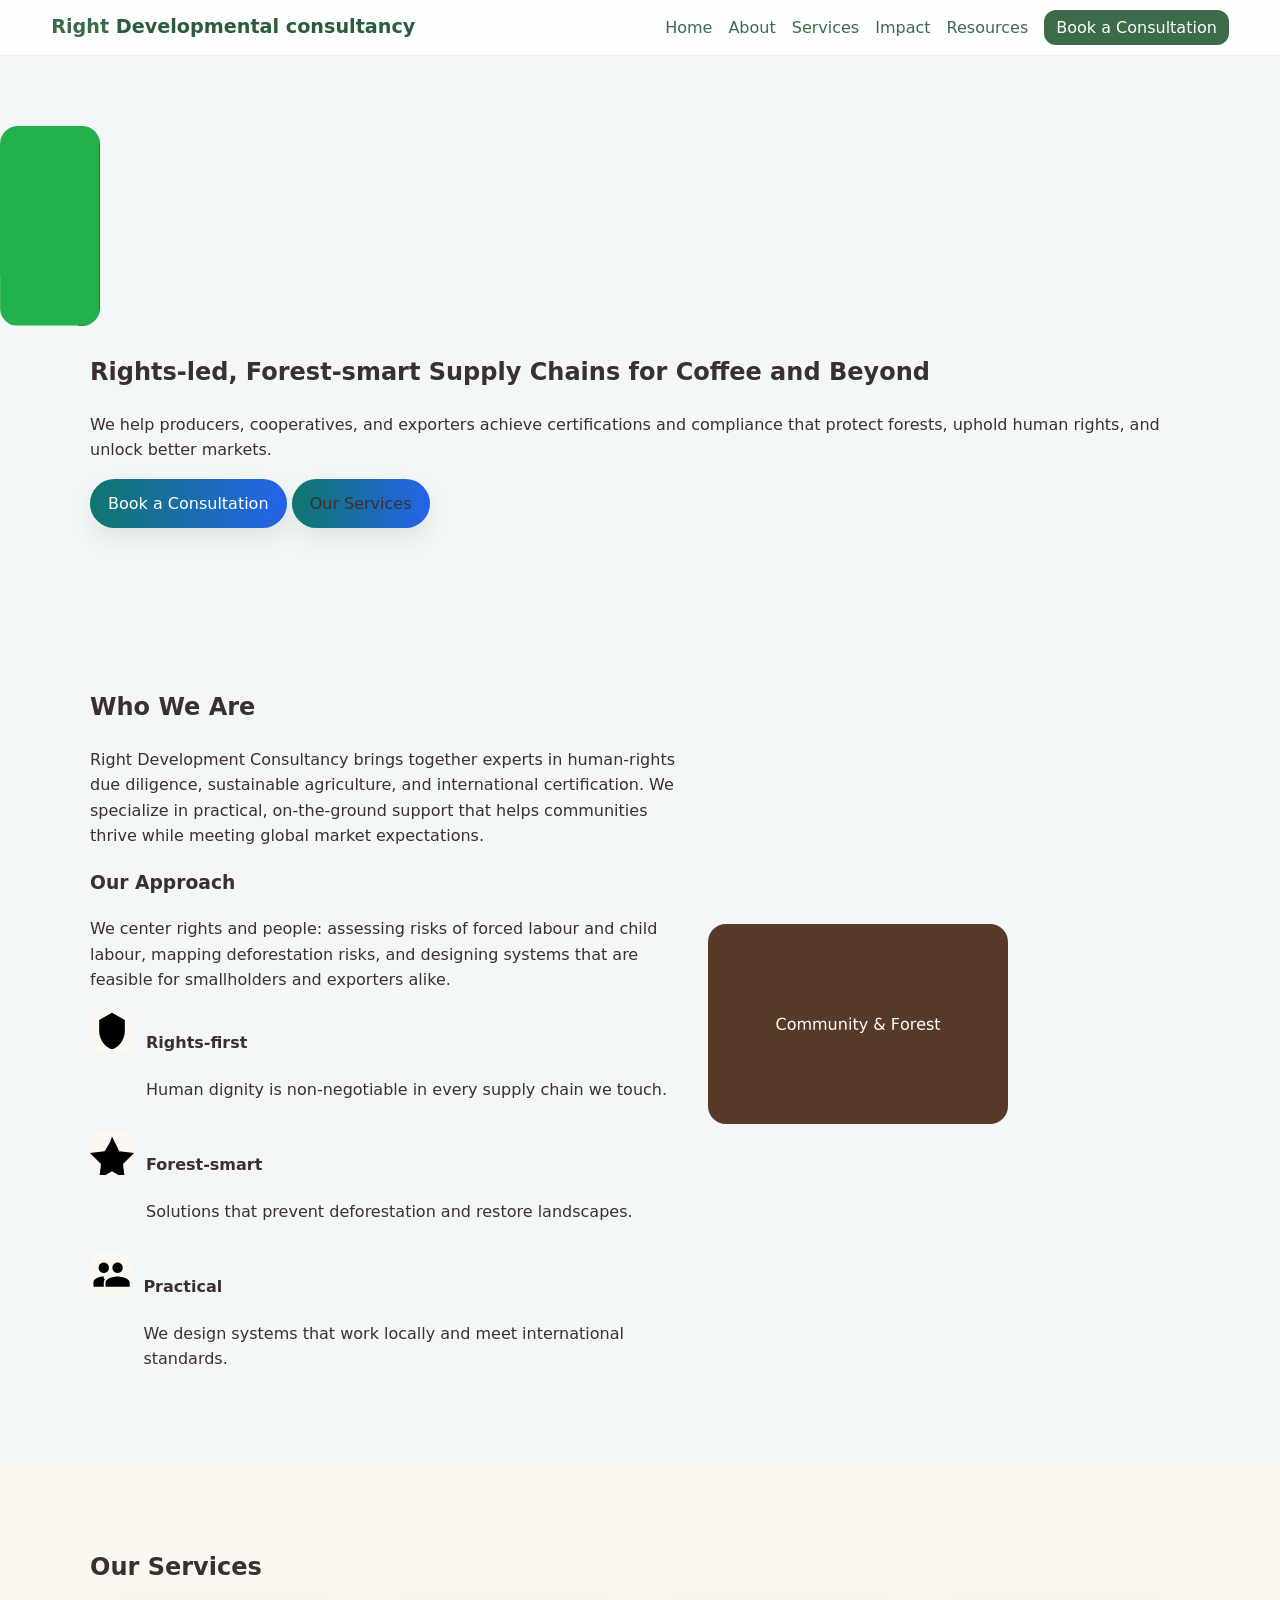
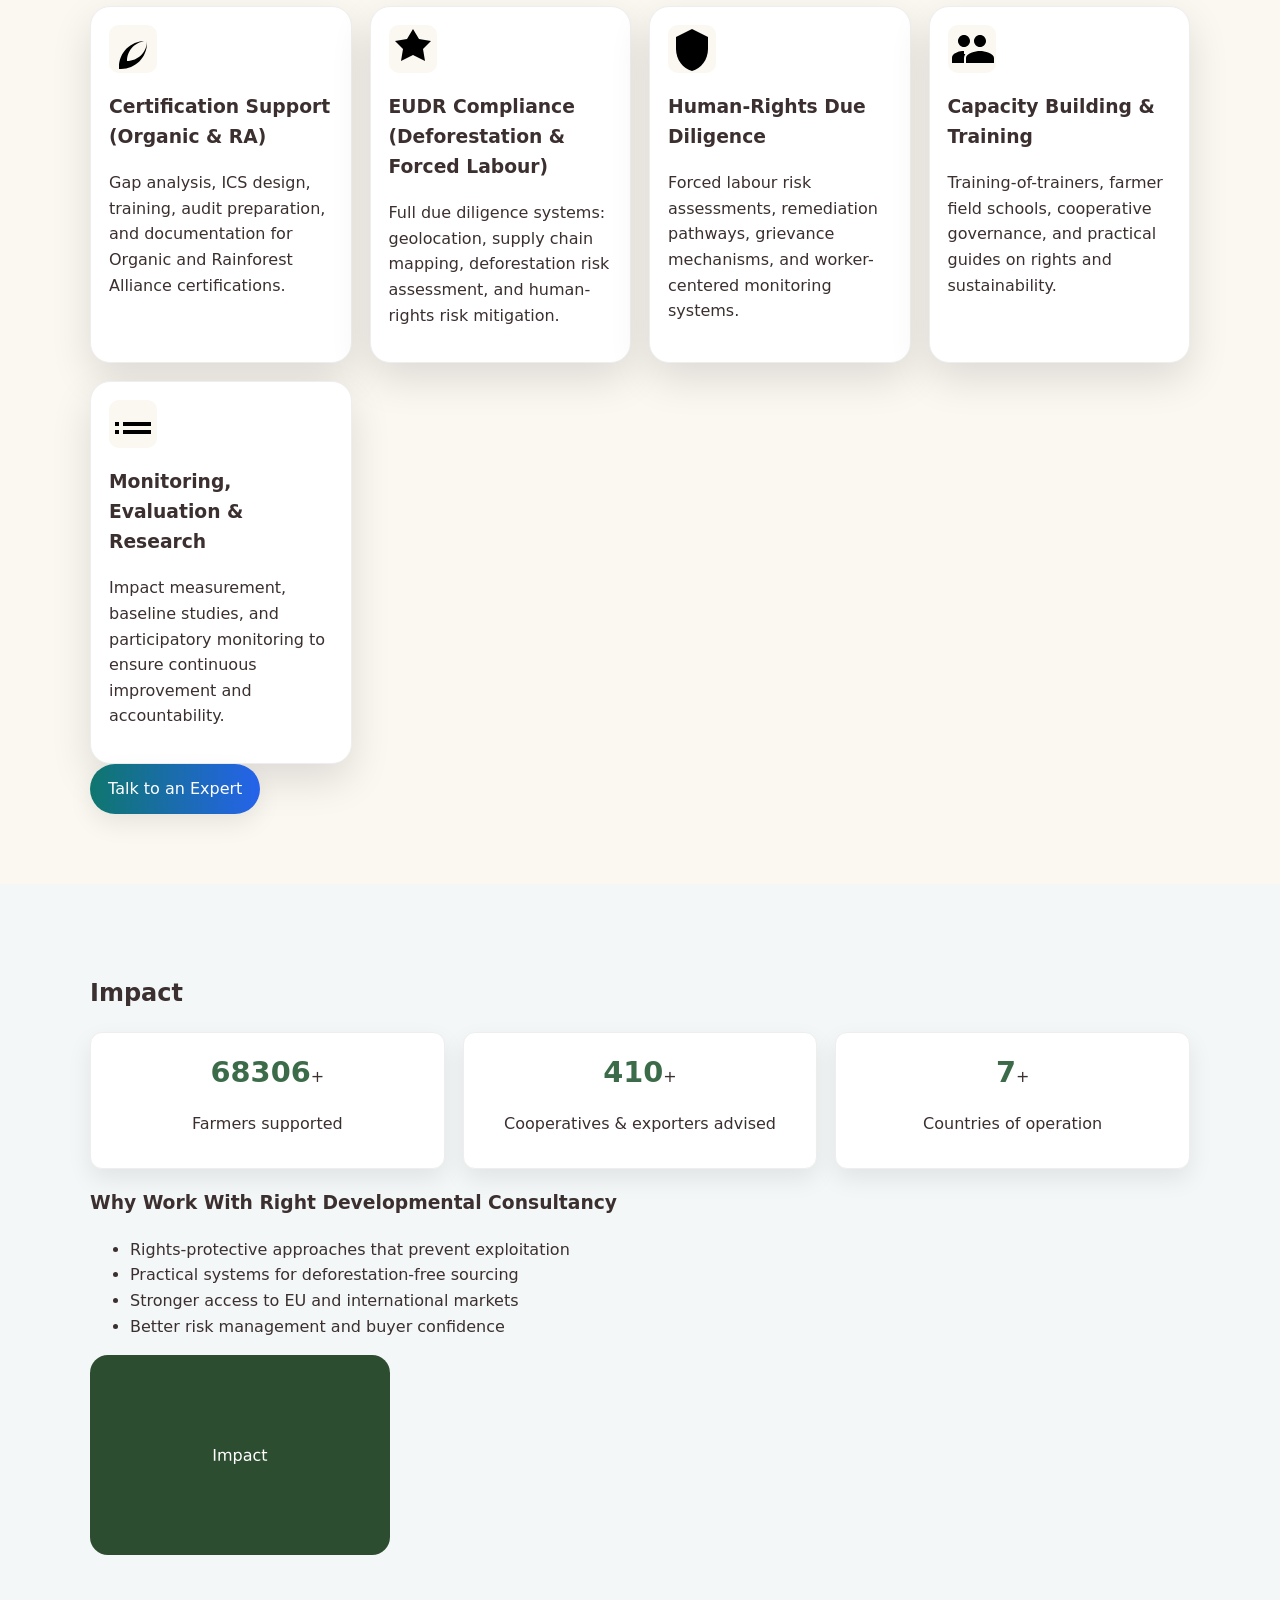
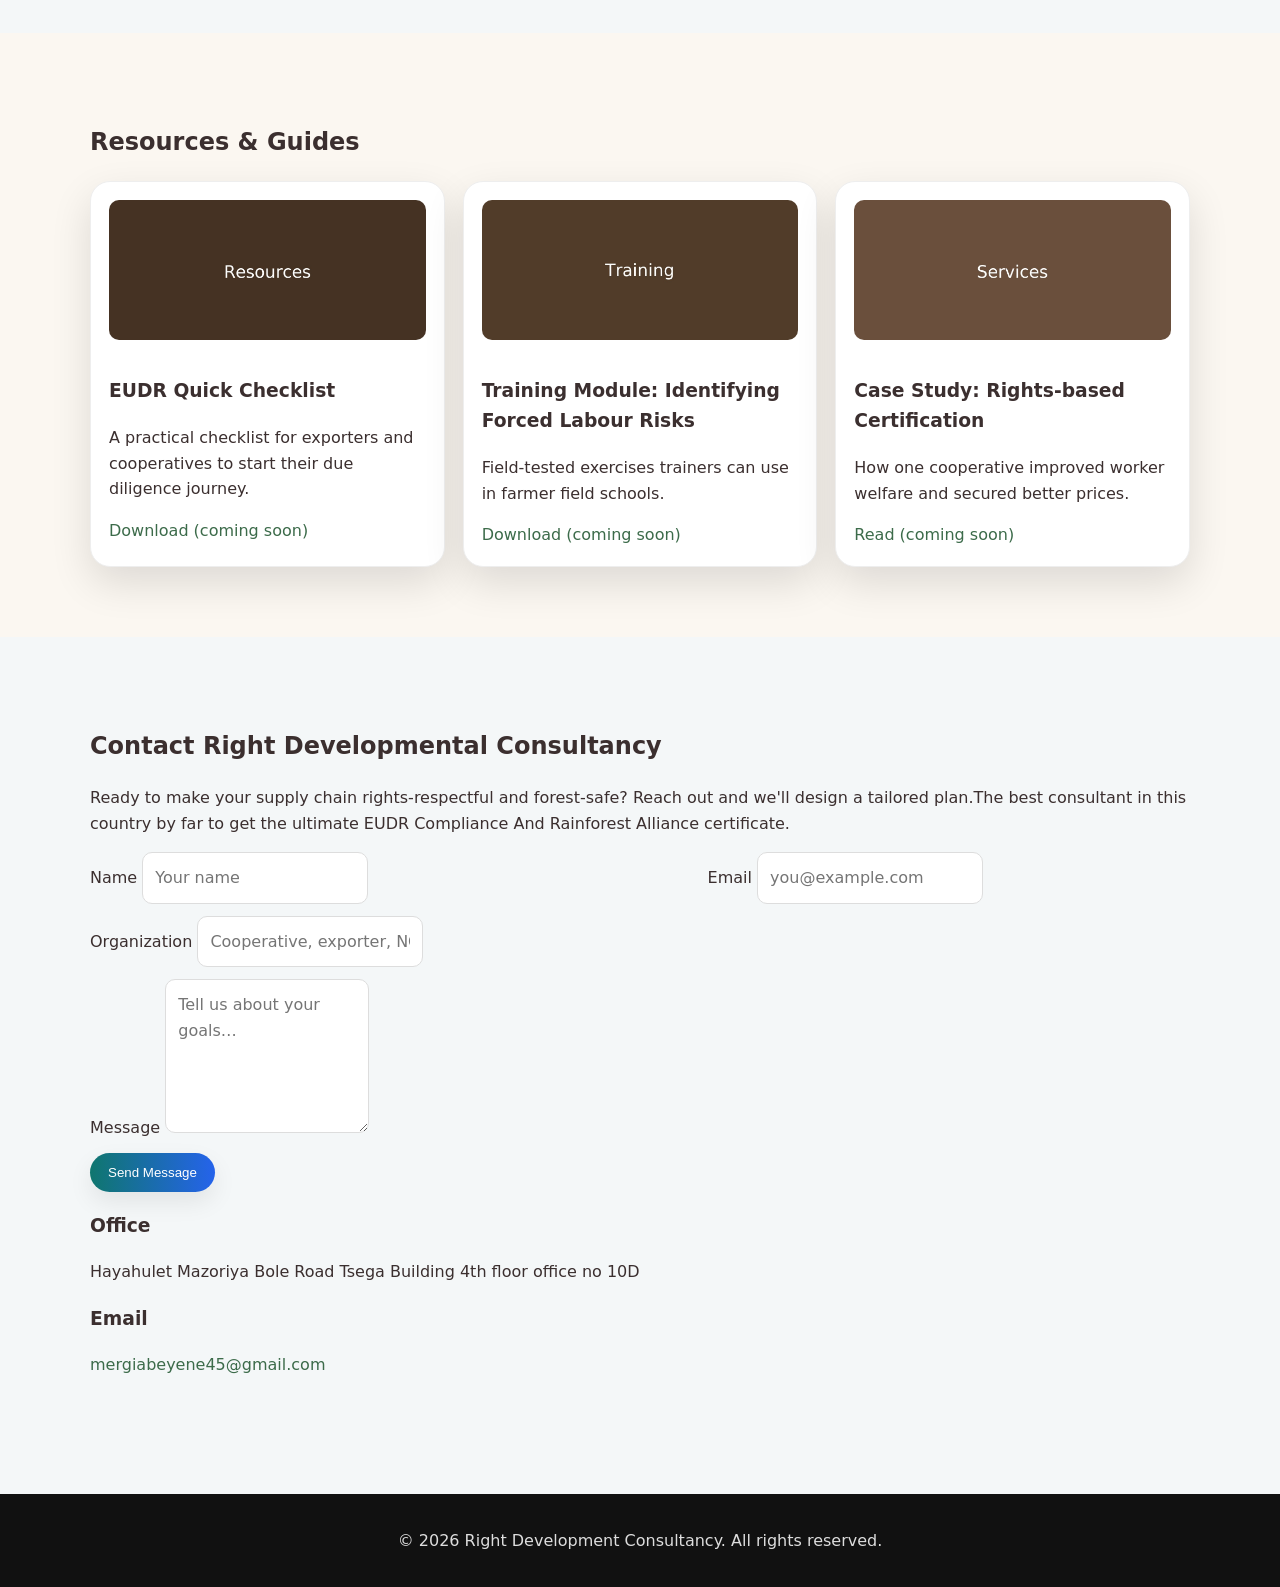
==== index.html @ de865a52 "Update index.html" ====
<!DOCTYPE html>
<html lang="en">
<head>
  <meta charset="utf-8" />
  <meta name="viewport" content="width=device-width, initial-scale=1" />
  <title>Right Development Consultancy — Rights-led, Forest-smart Supply Chainsand Traceability</title>
  <meta name="description" content="RightPath supports producers, cooperatives, and exporters with human-rights due diligence, EUDR compliance (deforestation & forced labour), and certification services." />
<link rel="icon" type="image/png" href="favicon.png">
  <link rel="stylesheet" href="styles.css" />
</head>
<body>
  <header class="site-header">
    <a class="logo" href="#home">Right <span> Developmental consultancy</span></a>
    <nav id="nav">
      <button id="navToggle" aria-label="Toggle navigation">☰</button>
      <ul id="navMenu">
        <li><a href="#home">Home</a></li>
        <li><a href="#about">About</a></li>
        <li><a href="#services">Services</a></li>
        <li><a href="#impact">Impact</a></li>
        <li><a href="#resources">Resources</a></li>
        <li><a href="#contact" class="cta">Book a Consultation</a></li>
      </ul>
    </nav>
  </header>

  <main id="home">
    <section class="kane">
      <img src="kane.jpg" alt="Community and coffee farm" width="100" height="200" class="kane-img" />
      <div class="kane-content container">
        <h1>Rights-led, Forest-smart Supply Chains for Coffee and Beyond</h1>
        <p>We help producers, cooperatives, and exporters achieve certifications and compliance that protect forests, uphold human rights, and unlock better markets.</p>
        <div class="kane-actions">
          <a href="#contact" class="btn primary">Book a Consultation</a>
          <a href="#services" class="btn ghost">Our Services</a>
        </div>
      </div>
    </section>

    <section id="about" class="container section">
      <div class="grid two">
        <div class="text">
          <h2>Who We Are</h2>
          <p>Right Development Consultancy brings together experts in human-rights due diligence, sustainable agriculture, and international certification. We specialize in practical, on-the-ground support that helps communities thrive while meeting global market expectations.</p>
          <h3>Our Approach</h3>
          <p>We center rights and people: assessing risks of forced labour and child labour, mapping deforestation risks, and designing systems that are feasible for smallholders and exporters alike.</p>
          <div class="values">
            <div class="value">
              <div class="icon" aria-hidden="true"><svg viewBox="0 0 24 24"><path d="M12 2l7 4v6c0 5-3.5 9-7 10-3.5-1-7-5-7-10V6l7-4z"/></svg></div>
              <div><h4>Rights-first</h4><p>Human dignity is non-negotiable in every supply chain we touch.</p></div>
            </div>
            <div class="value">
              <div class="icon" aria-hidden="true"><svg viewBox="0 0 24 24"><path d="M12 3l4 8 8 1-6 6 1 8-7-4-7 4 1-8-6-6 8-1 3-5z"/></svg></div>
              <div><h4>Forest-smart</h4><p>Solutions that prevent deforestation and restore landscapes.</p></div>
            </div>
            <div class="value">
              <div class="icon" aria-hidden="true"><svg viewBox="0 0 24 24"><path d="M16 11c1.66 0 3-1.34 3-3s-1.34-3-3-3-3 1.34-3 3 1.34 3 3 3zM8 11c1.66 0 3-1.34 3-3S9.66 5 8 5 5 6.34 5 8s1.34 3 3 3zm8 2c-2.33 0-7 1.17-7 3.5V19h14v-2.5C23 14.17 18.33 13 16 13zM8 13c-.29 0-.62.02-.97.05C5.22 13.25 2 14.23 2 16.5V19h6v-2.5c0-.7.24-1.33.67-1.88-.2-.04-.43-.12-.67-.12z"/></svg></div>
              <div><h4>Practical</h4><p>We design systems that work locally and meet international standards.</p></div>
            </div>
          </div>
        </div>
        <div class="media">
          <img src="about.jpg" alt="Community engagement" width="300" height="200">
        </div>
      </div>
    </section>

    <section id="services" class="section alt">
      <div class="container">
        <h2>Our Services</h2>
        <div class="cards">
          <article class="card">
            <div class="card-icon"><svg viewBox="0 0 24 24"><path d="M5 21c0-7.18 5.82-13 13-13h1v1C19 16.18 13.18 22 6 22H5v-1zM19 8c-5.52 0-10 4.48-10 10 5.52 0 10-4.48 10-10z"/></svg></div>
            <h3>Certification Support (Organic & RA)</h3>
            <p>Gap analysis, ICS design, training, audit preparation, and documentation for Organic and Rainforest Alliance certifications.</p>
          </article>
          <article class="card">
            <div class="card-icon"><svg viewBox="0 0 24 24"><path d="M12 2l3 5 6 1-4 4 1 6-6-3-6 3 1-6-4-4 6-1 3-5z"/></svg></div>
            <h3>EUDR Compliance (Deforestation & Forced Labour)</h3>
            <p>Full due diligence systems: geolocation, supply chain mapping, deforestation risk assessment, and human-rights risk mitigation.</p>
          </article>
          <article class="card">
            <div class="card-icon"><svg viewBox="0 0 24 24"><path d="M12 2l8 4v6c0 5.25-3.4 9.85-8 11-4.6-1.15-8-5.75-8-11V6l8-4z"/></svg></div>
            <h3>Human-Rights Due Diligence</h3>
            <p>Forced labour risk assessments, remediation pathways, grievance mechanisms, and worker-centered monitoring systems.</p>
          </article>
          <article class="card">
            <div class="card-icon"><svg viewBox="0 0 24 24"><path d="M16 11c1.66 0 3-1.34 3-3s-1.34-3-3-3-3 1.34-3 3 1.34 3 3 3zM8 11c1.66 0 3-1.34 3-3S9.66 5 8 5 5 6.34 5 8s1.34 3 3 3zm8 2c-2.33 0-7 1.17-7 3.5V19h14v-2.5C23 14.17 18.33 13 16 13zM8 13c-.29 0-.62.02-.97.05C5.22 13.25 2 14.23 2 16.5V19h6v-2.5c0-.7.24-1.33.67-1.88-.2-.04-.43-.12-.67-.12z"/></svg></div>
            <h3>Capacity Building & Training</h3>
            <p>Training-of-trainers, farmer field schools, cooperative governance, and practical guides on rights and sustainability.</p>
          </article>
          <article class="card">
            <div class="card-icon"><svg viewBox="0 0 24 24"><path d="M3 13h2v-2H3v2zm0 4h2v-2H3v2zm4-4h14v-2H7v2zm0 4h14v-2H7v2z"/></svg></div>
            <h3>Monitoring, Evaluation & Research</h3>
            <p>Impact measurement, baseline studies, and participatory monitoring to ensure continuous improvement and accountability.</p>
          </article>
        </div>
        <div class="services-cta"><a href="#contact" class="btn primary">Talk to an Expert</a></div>
      </div>
    </section>

    <section id="impact" class="section">
      <div class="container">
        <h2>Impact</h2>
        <div class="grid three stats">
          <div class="stat"><span class="count" data-target="100000">0</span><span class="unit">+</span><p>Farmers supported</p></div>
          <div class="stat"><span class="count" data-target="600">0</span><span class="unit">+</span><p>Cooperatives & exporters advised</p></div>
          <div class="stat"><span class="count" data-target="7">0</span><span class="unit">+</span><p>Countries of operation</p></div>
        </div>
        <div class="benefits">
          <h3>Why Work With Right Developmental Consultancy</h3>
          <ul>
            <li>Rights-protective approaches that prevent exploitation</li>
            <li>Practical systems for deforestation-free sourcing</li>
            <li>Stronger access to EU and international markets</li>
            <li>Better risk management and buyer confidence</li>
          </ul>
        </div>
        <img class="wide" src="impact.jpg" alt="Community and forest image"width="300" height="200">
      </div>
    </section>

    <section id="resources" class="section alt">
      <div class="container">
        <h2>Resources & Guides</h2>
        <div class="cards">
          <article class="card post"><img src="resources.jpg" alt="Checklist"><div class="post-body"><h3>EUDR Quick Checklist</h3><p>A practical checklist for exporters and cooperatives to start their due diligence journey.</p><a class="post-link" href="#" aria-disabled="true">Download (coming soon)</a></div></article>
          <article class="card post"><img src="training.jpg" alt="Training"><div class="post-body"><h3>Training Module: Identifying Forced Labour Risks</h3><p>Field-tested exercises trainers can use in farmer field schools.</p><a class="post-link" href="#" aria-disabled="true">Download (coming soon)</a></div></article>
          <article class="card post"><img src="services.jpg" alt="Research"><div class="post-body"><h3>Case Study: Rights-based Certification</h3><p>How one cooperative improved worker welfare and secured better prices.</p><a class="post-link" href="#" aria-disabled="true">Read (coming soon)</a></div></article>
        </div>
      </div>
    </section>

    <section id="contact" class="section">
      <div class="container">
        <h2>Contact Right Developmental Consultancy</h2>
        <p>Ready to make your supply chain rights-respectful and forest-safe? Reach out and we'll design a tailored plan.The best consultant in this country by far to get the ultimate EUDR Compliance And Rainforest Alliance certificate.</p>
        <form id="contactForm" novalidate>
          <div class="grid two">
            <label> Name <input type="text" name="name" required placeholder="Your name" /></label>
            <label> Email <input type="email" name="email" required placeholder="you@example.com" /></label>
          </div>
          <label> Organization <input type="text" name="org" placeholder="Cooperative, exporter, NGO..." /></label>
          <label> Message <textarea name="message" rows="5" required placeholder="Tell us about your goals…"></textarea></label>
          <div class="actions"><button type="submit" class="btn primary">Send Message</button><span id="formStatus" role="status" aria-live="polite"></span></div>
        </form>
        <div class="contact-details">
          <div><h3>Office</h3><p>Hayahulet Mazoriya Bole Road Tsega Building 4th floor office no 10D</p></div>
          <div><h3>Email</h3><p><a href="mailto:Mergiabeyene45@gmail.com">mergiabeyene45@gmail.com</a></p></div>
        </div>
      </div>
    </section>
  </main>

  <footer class="site-footer"><div class="container"><p>© <span id="year"></span> Right Development Consultancy. All rights reserved.</p></div></footer>
  <script src="script.js"></script>
</body>
</html>
---- styles.css ----
:root{
  --accent:#3c6b4a;
  --deep:#3b2f2f;
  --cream:#fbf7f1;
  --muted:#7a6b60;
  --radius:14px;
  --shadow: 0 10px 25px rgba(0,0,0,.08);
}
*{box-sizing:border-box}html,body{margin:0;padding:0}
body{
  font-family: Inter, ui-sans-serif, system-ui, -apple-system, "Segoe UI", Roboto, "Noto Sans";
  color:var(--deep);background:#fff;line-height:1.6;
}
.container{width:min(1100px,92%);margin:0 auto}
a{color:var(--accent);text-decoration:none}
.logo{font-weight:800;font-size:1.2rem;color:var(--accent)}
.logo span{color:#2b5b3a}

/* Header */
.site-header{position:sticky;top:0;z-index:60;background:#ffffffcc;backdrop-filter:blur(6px);display:flex;align-items:center;justify-content:space-between;padding:12px 4%;border-bottom:1px solid #eee}
#navMenu{display:flex;gap:16px;list-style:none;margin:0;padding:0;align-items:center}
#navToggle{display:none;font-size:1.6rem;background:none;border:none;cursor:pointer}
#navMenu a.cta{background:var(--accent);color:#fff;padding:8px 12px;border-radius:12px}

/* Hero */
/* ===== HERO CLEANUP ===== */

.hero {
    min-height: 520px;
    padding: 90px 24px;
    display: flex;
    align-items: center;
    justify-content: center;
    text-align: center;
    overflow: hidden;
    position: relative;
}

.hero-content {
    width: 100%;
    max-width: 1000px;
    margin: 0 auto;
    position: relative;
    z-index: 2;
}

.hero h1 {
    font-size: clamp(2rem, 4vw, 3.4rem);
    line-height: 1.15;
    max-width: 950px;
    margin: 0 auto 20px;
    text-align: center;
}

.hero p {
    max-width: 780px;
    margin: 0 auto 30px;
    line-height: 1.6;
    text-align: center;
}

.hero .buttons,
.hero .hero-buttons {
    display: flex;
    justify-content: center;
    align-items: center;
    gap: 14px;
    flex-wrap: wrap;
}

/* Remove the oversized decorative background text */
.hero-bg-text,
.hero-background-text,
.hero::before {
    display: none !important;
}

/* Keep buttons neat */
.hero a,
.hero button {
    white-space: nowrap;
}

/* Mobile */
@media (max-width: 700px) {
    .hero {
        min-height: 480px;
        padding: 70px 18px;
    }

    .hero h1 {
        font-size: 2rem;
    }

    .hero p {
        font-size: 0.95rem;
    }
}
.hero{position:relative;min-height:68vh;display:grid;place-items:center}
.hero-img{position:absolute;inset:0;width:100%;height:100%;object-fit:cover;filter:brightness(.55);border-bottom-left-radius:18px;border-bottom-right-radius:18px}
.hero-content{position:relative;color:#fff;text-align:center;padding:24px}
.hero-content h1{font-size:clamp(1.6rem,3vw+1rem,2.8rem);margin-bottom:8px}
.hero-actions{display:flex;gap:12px;justify-content:center;flex-wrap:wrap}

/* Buttons */
.btn{display:inline-block;padding:12px 18px;border-radius:12px;box-shadow:var(--shadow);border:0;cursor:pointer}
.btn.primary{background:var(--accent);color:#fff}
.btn.ghost{background:rgba(255,255,255,0.85);color:var(--deep)}

/* Layouts */
.section{padding:64px 0}
.section.alt{background:var(--cream)}
.grid.two{display:grid;grid-template-columns:1.1fr .9fr;gap:28px;align-items:center}
.grid.three{display:grid;grid-template-columns:repeat(3,1fr);gap:18px}

/* Cards */
.cards{display:grid;grid-template-columns:repeat(auto-fit,minmax(240px,1fr));gap:18px}
.card{background:#fff;border-radius:14px;padding:18px;border:1px solid #eee;box-shadow:var(--shadow)}
.card-icon{width:48px;height:48px;border-radius:10px;background:var(--cream);display:grid;place-items:center;margin-bottom:12px}

/* Values */
.values{display:grid;gap:12px;margin-top:12px}
.value{display:flex;gap:12px;align-items:flex-start}
.value .icon{width:44px;height:44px;border-radius:10px;background:var(--cream);display:grid;place-items:center}

/* Stats */
.stats .stat{background:#fff;border:1px solid #eee;border-radius:12px;padding:16px;text-align:center;box-shadow:var(--shadow)}
.stat .count{font-size:1.8rem;font-weight:800;color:var(--accent)}

/* Posts */
.post img{width:100%;height:140px;object-fit:cover;border-radius:10px}
.post-body{padding-top:10px}

/* Contact */
#contactForm{display:grid;gap:12px}
input,textarea{font:inherit;padding:12px;border:1px solid #ddd;border-radius:10px}
input:focus,textarea:focus{outline:2px solid var(--accent)}

/* Footer */
.site-footer{background:#111;color:#ddd;padding:18px 0;margin-top:30px;text-align:center}

/* Responsive */
@media (max-width:900px){
  .grid.two{grid-template-columns:1fr}
  #navToggle{display:inline-block}
  #navMenu{position:absolute;top:64px;right:16px;flex-direction:column;background:#fff;border:1px solid #eee;border-radius:12px;padding:8px;display:none}
  #navMenu.show{display:flex}
}

body{background:#f4f7f8}
header{position:sticky;top:0;backdrop-filter:blur(12px);background:rgba(255,255,255,.8)!important;border-bottom:1px solid #e5e7eb}
.hero{background:linear-gradient(135deg,#0f766e,#2563eb)!important;color:white;border-radius:0 0 32px 32px}
.card,.service-card,.feature,.box{border-radius:20px!important;box-shadow:0 16px 40px rgba(0,0,0,.12)!important;transition:.3s}
.card:hover,.service-card:hover,.feature:hover,.box:hover{transform:translateY(-8px)}
button,.btn{border-radius:999px!important;background:linear-gradient(90deg,#0f766e,#2563eb)!important}
section{padding-top:70px!important;padding-bottom:70px!important}
img{border-radius:18px}
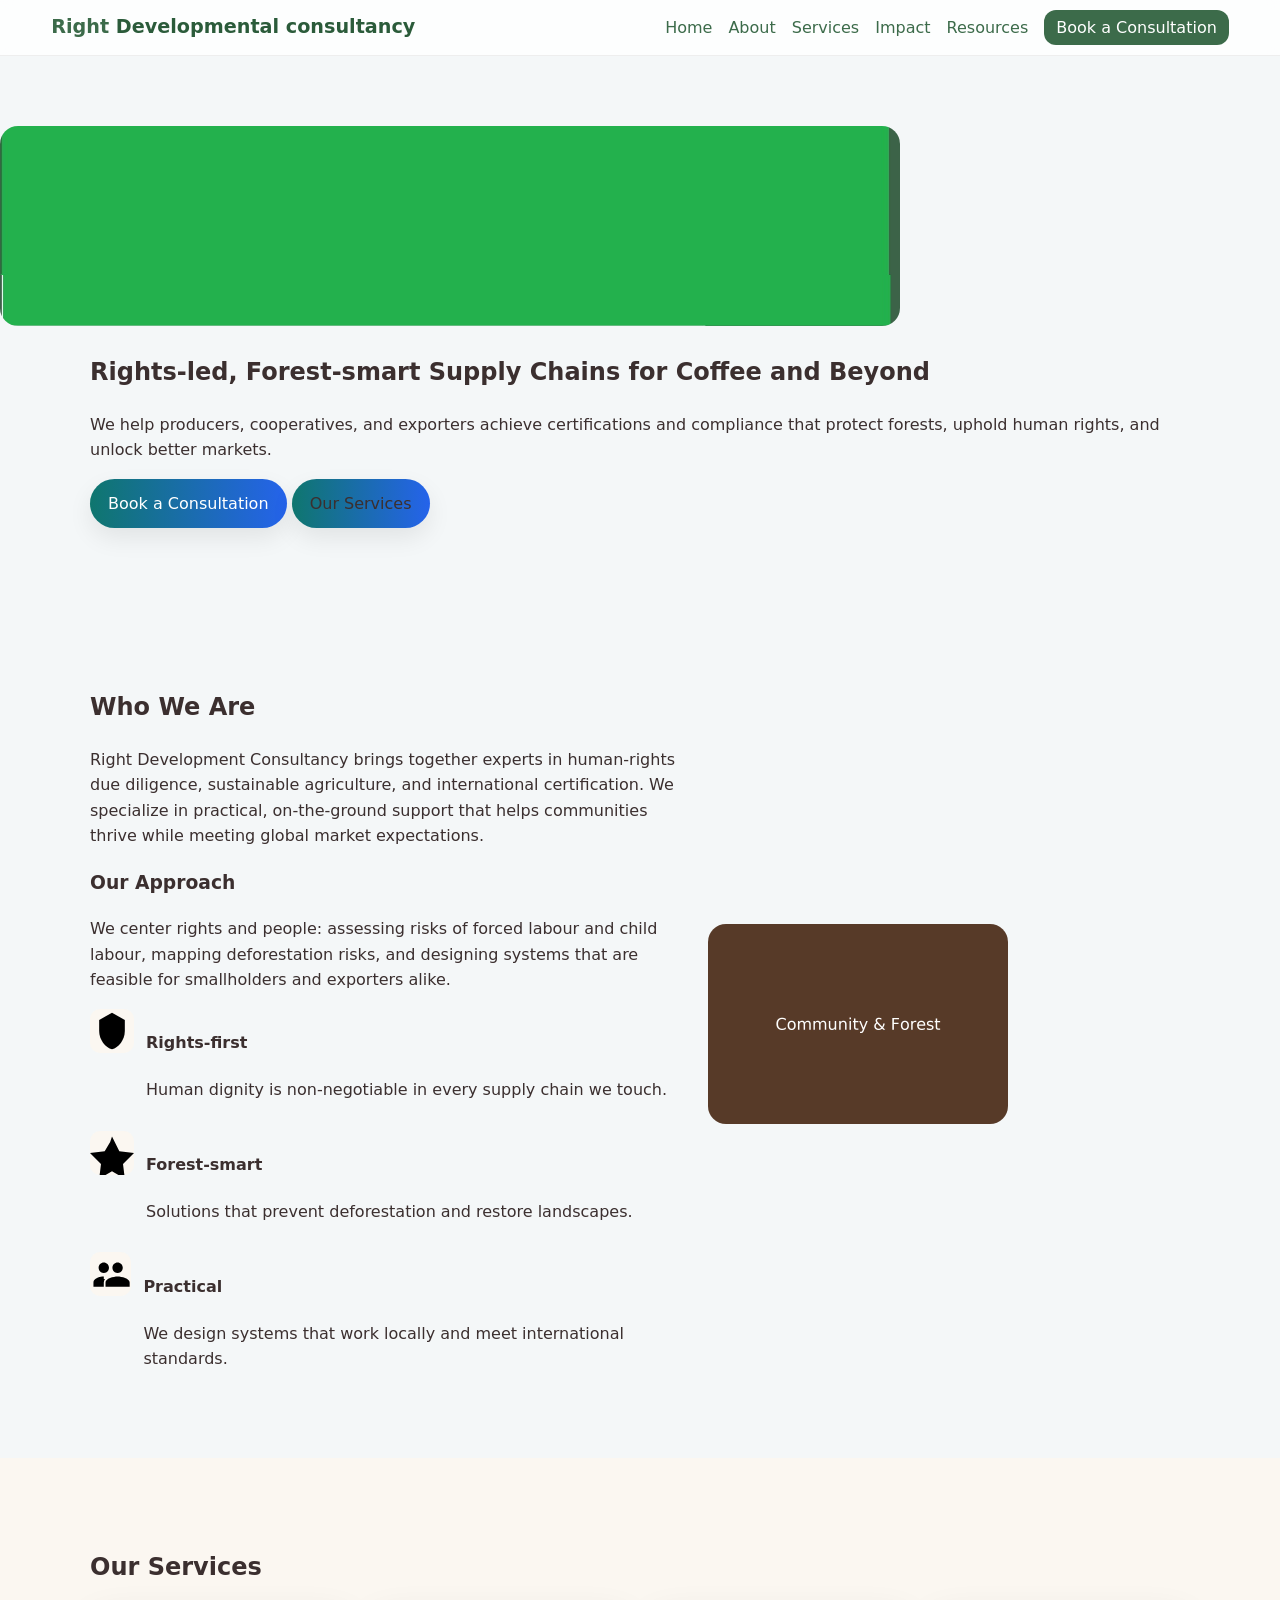
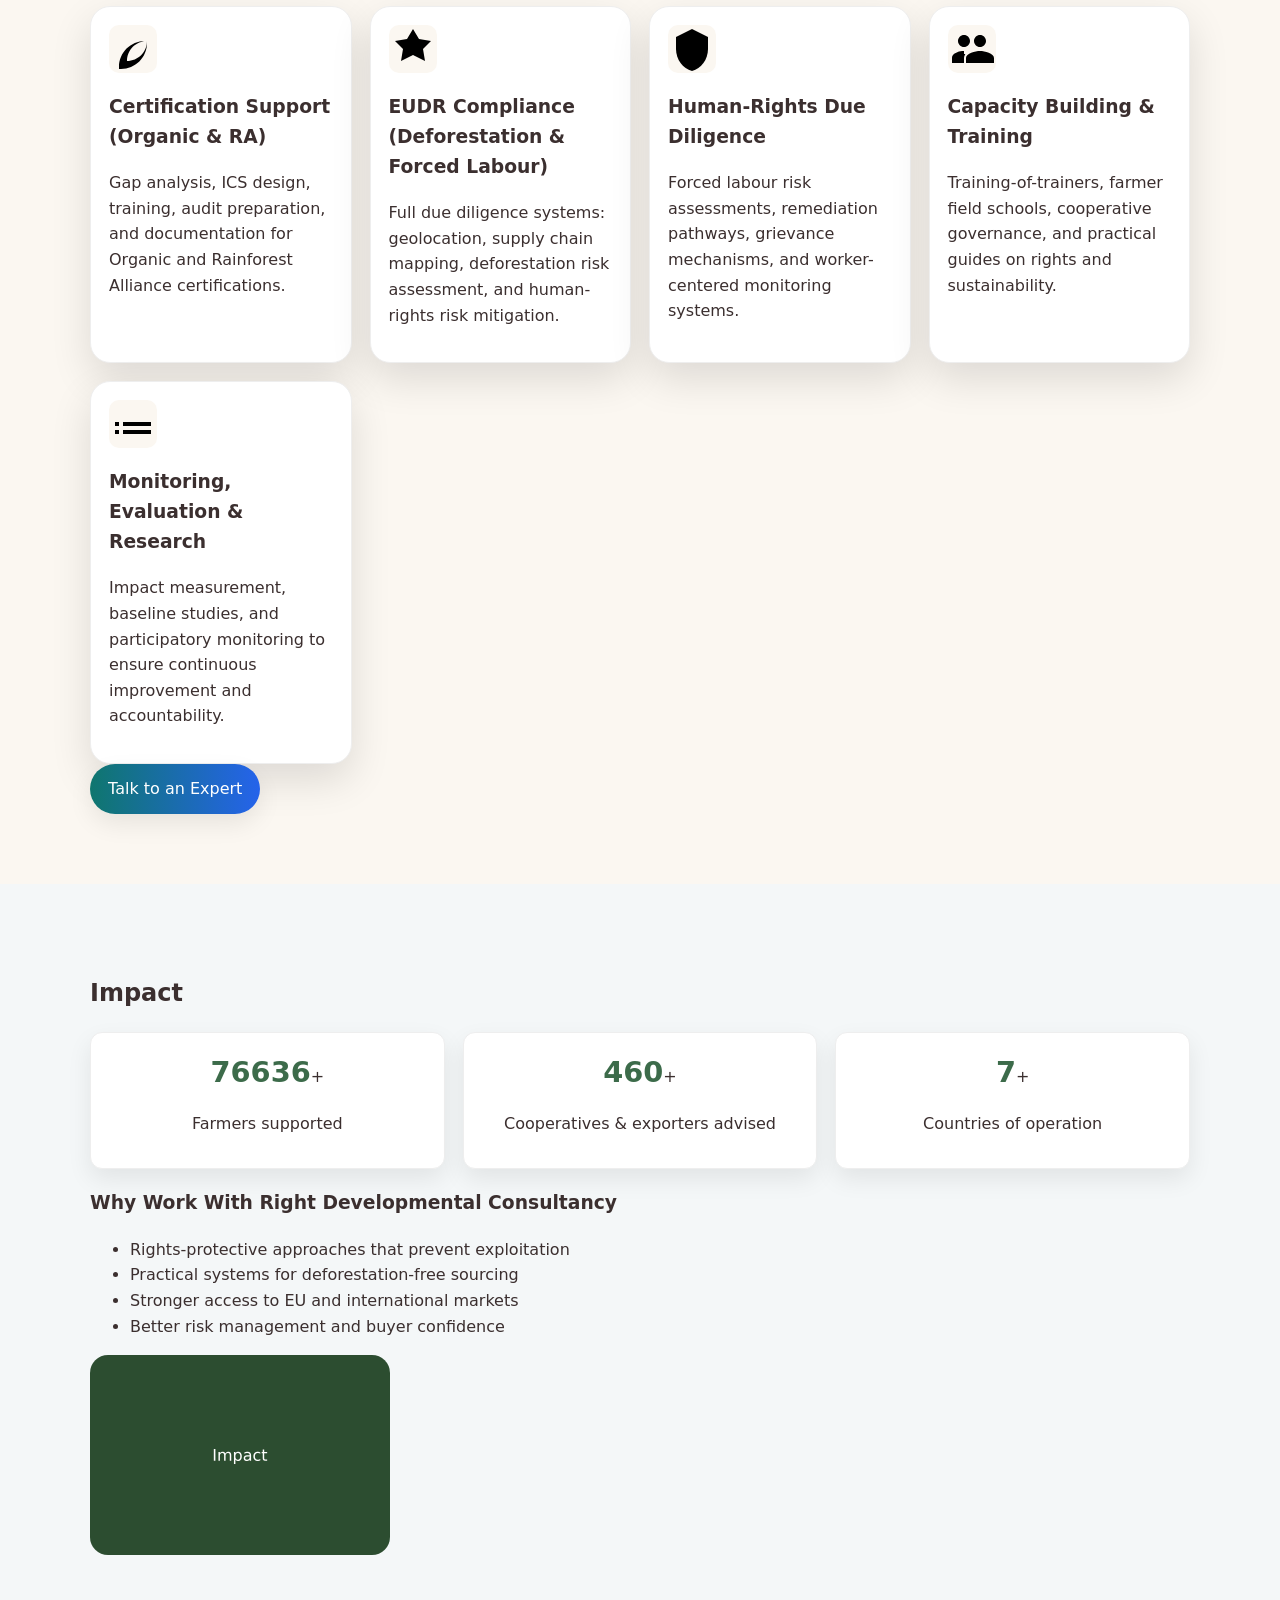
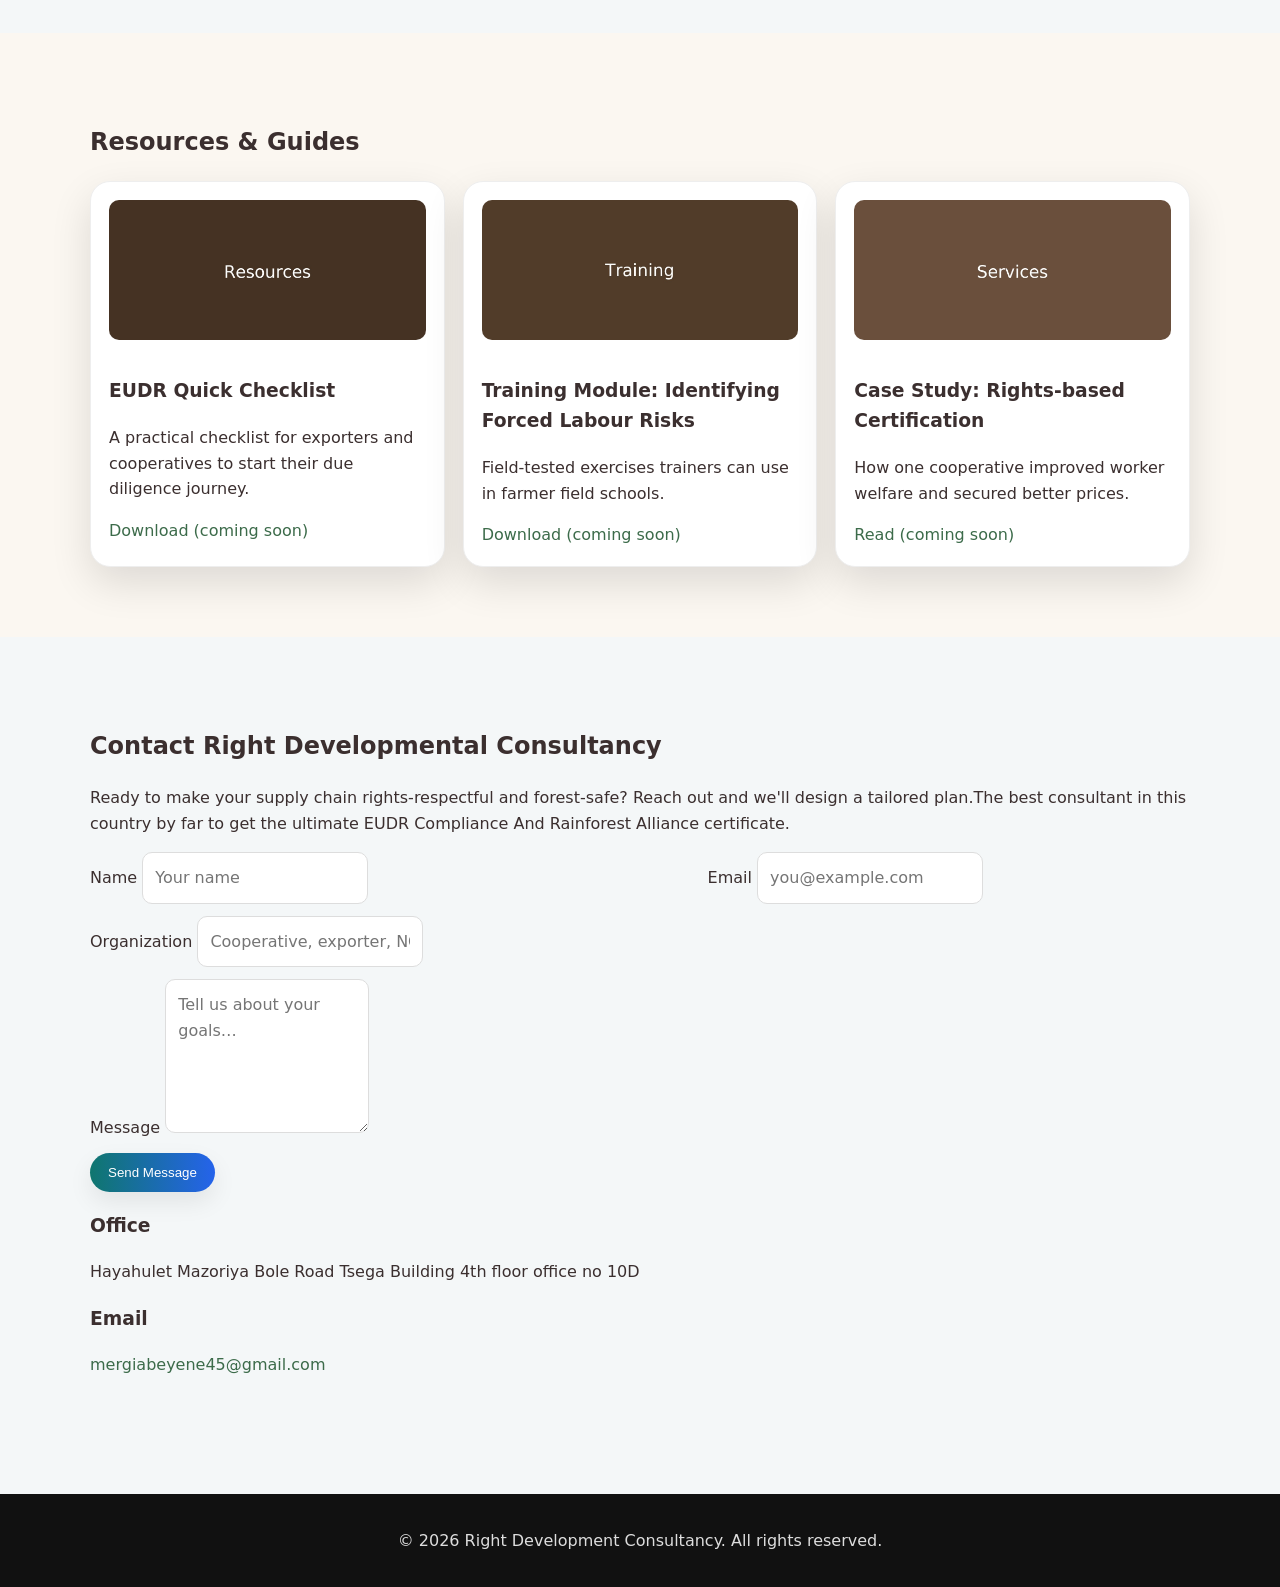
==== commit 82952408: "Increase image width for kane section" ====
--- a/index.html
+++ b/index.html
@@ -26,7 +26,7 @@
 
   <main id="home">
     <section class="kane">
-      <img src="kane.jpg" alt="Community and coffee farm" width="100" height="200" class="kane-img" />
+      <img src="kane.jpg" alt="Community and coffee farm" width="900" height="200" class="kane-img" />
       <div class="kane-content container">
         <h1>Rights-led, Forest-smart Supply Chains for Coffee and Beyond</h1>
         <p>We help producers, cooperatives, and exporters achieve certifications and compliance that protect forests, uphold human rights, and unlock better markets.</p>
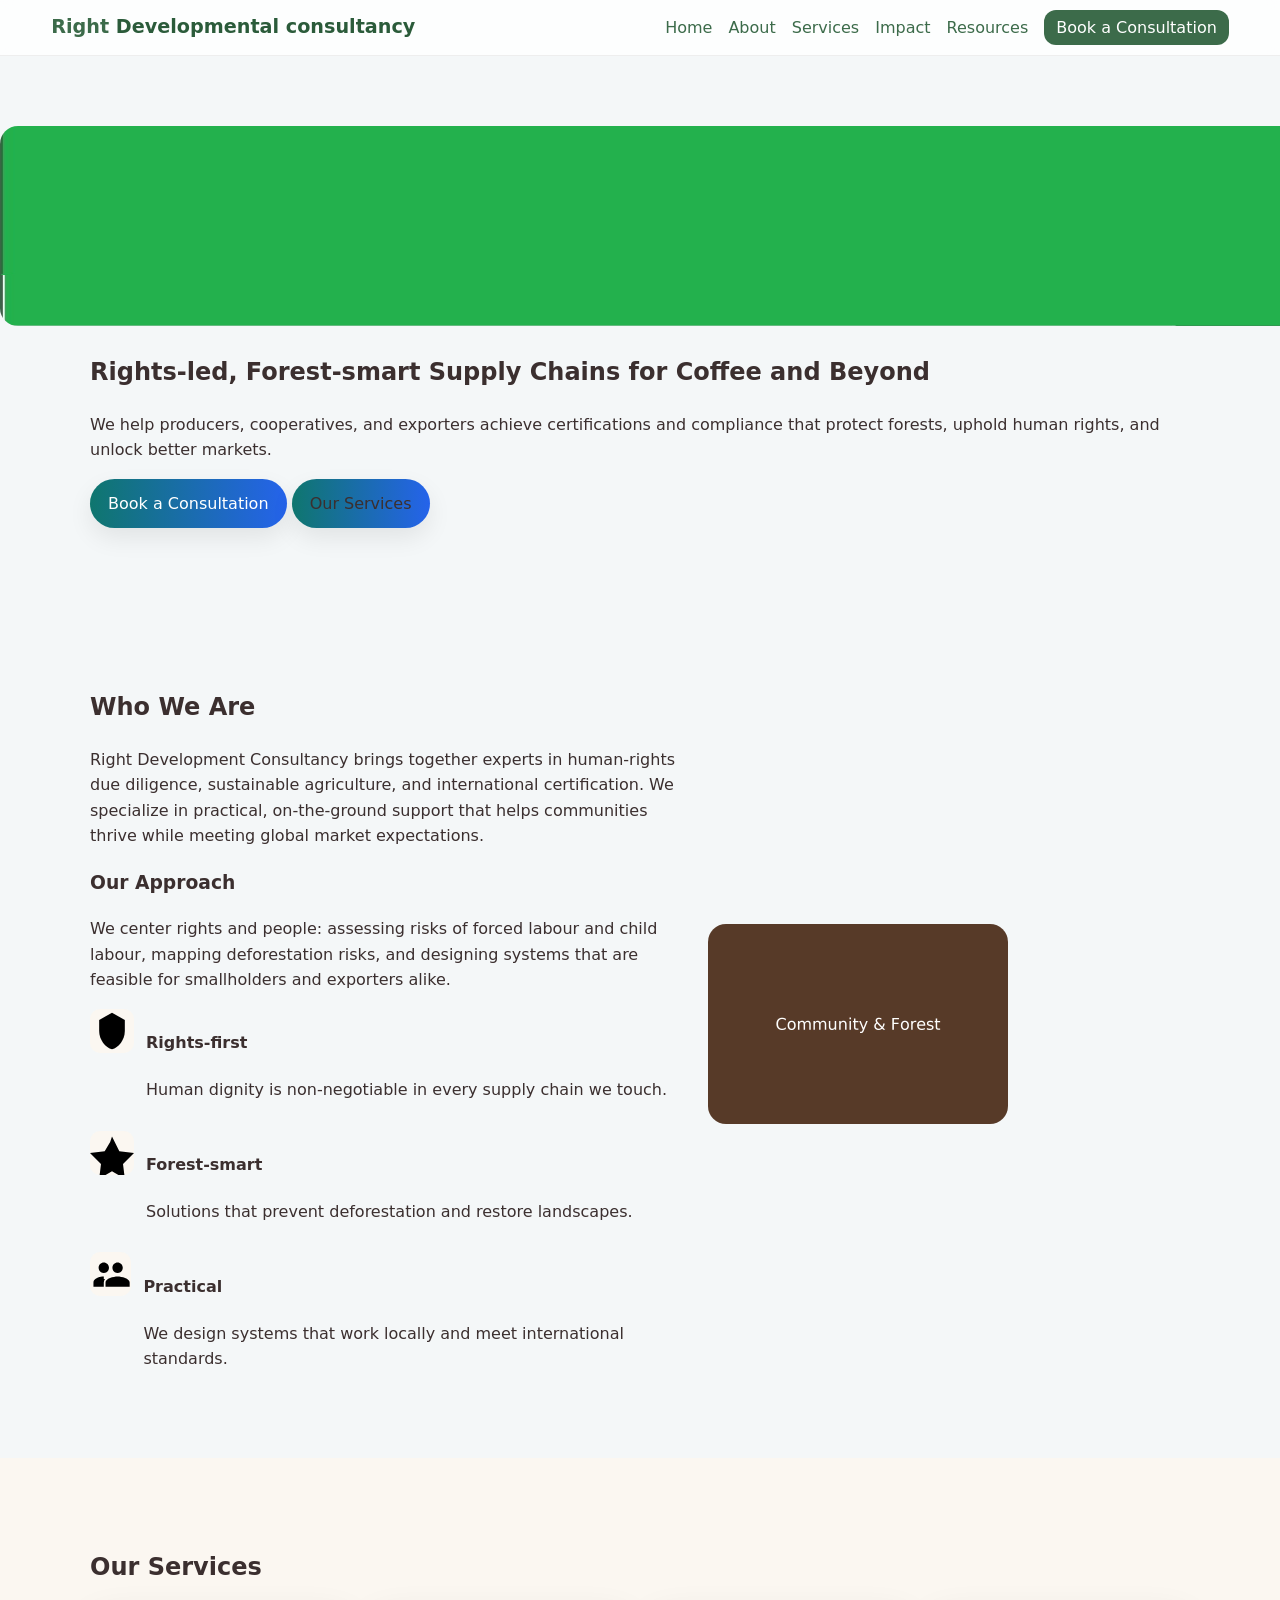
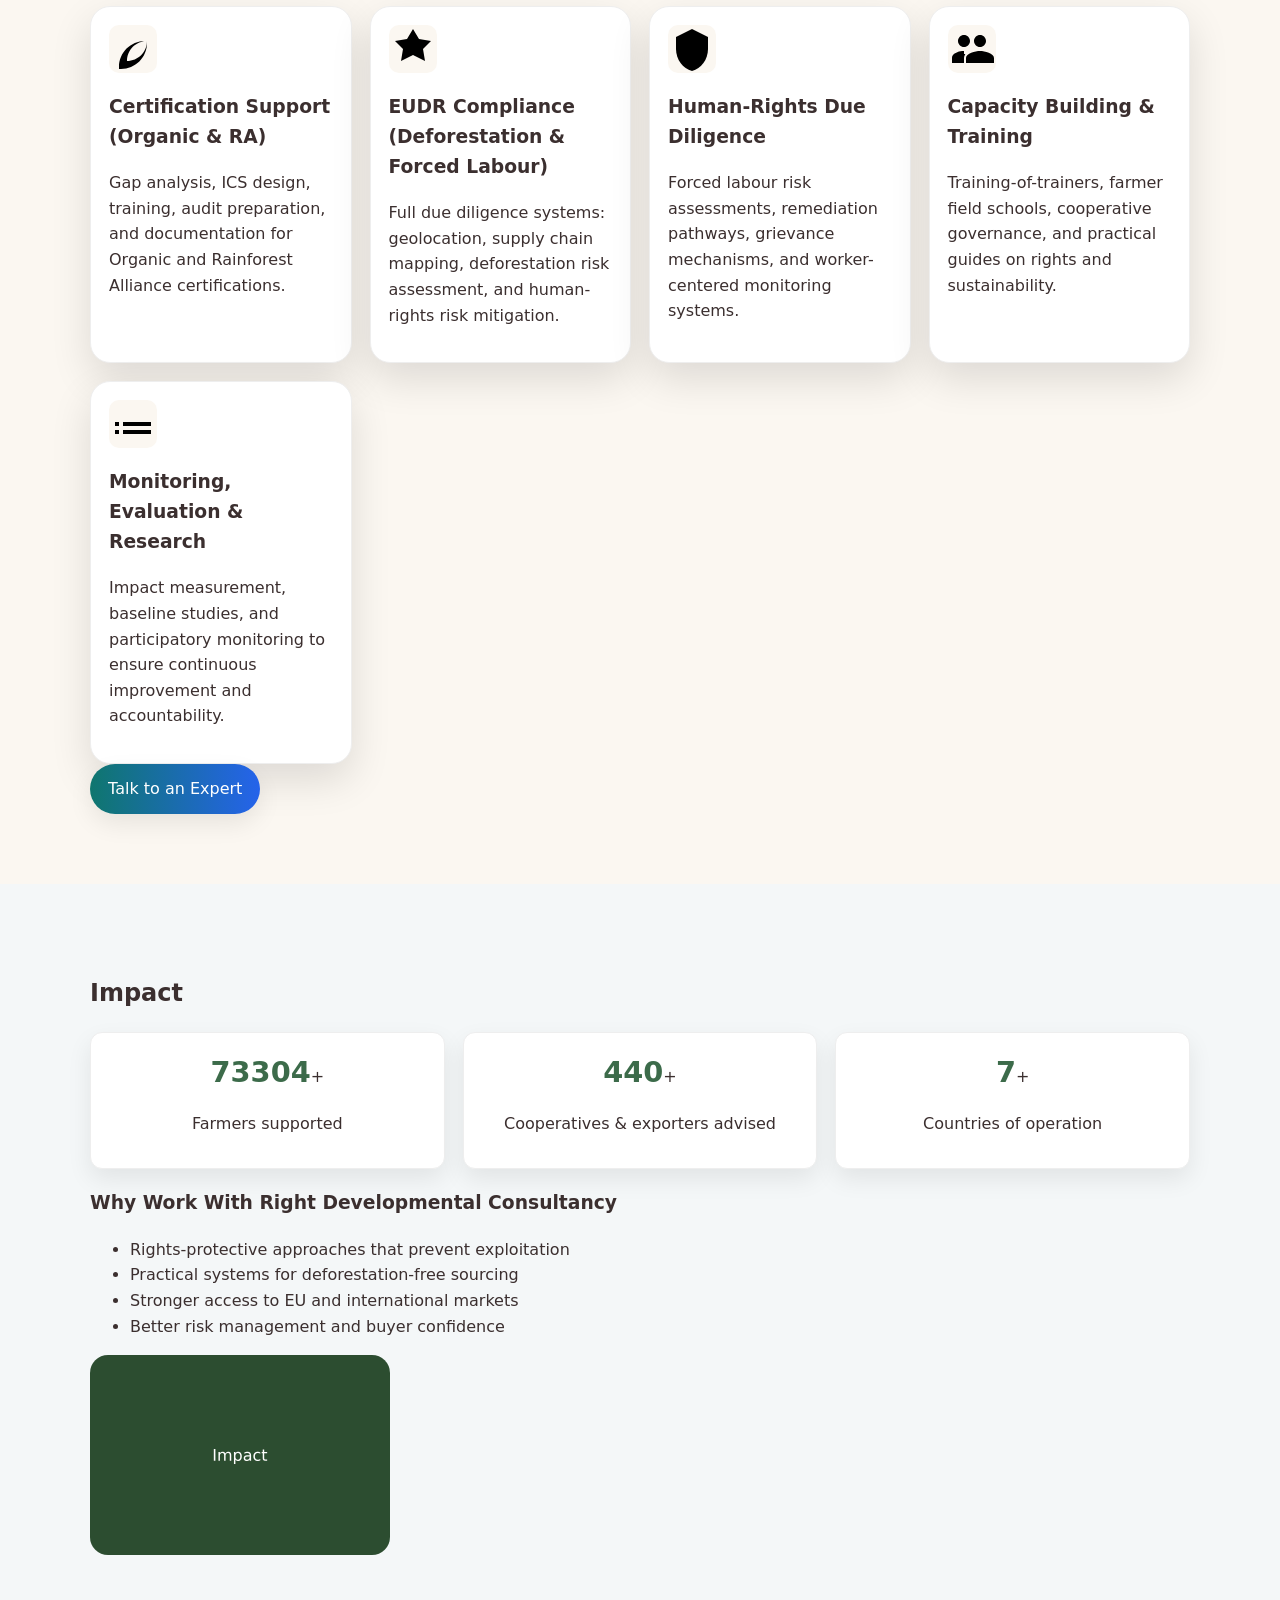
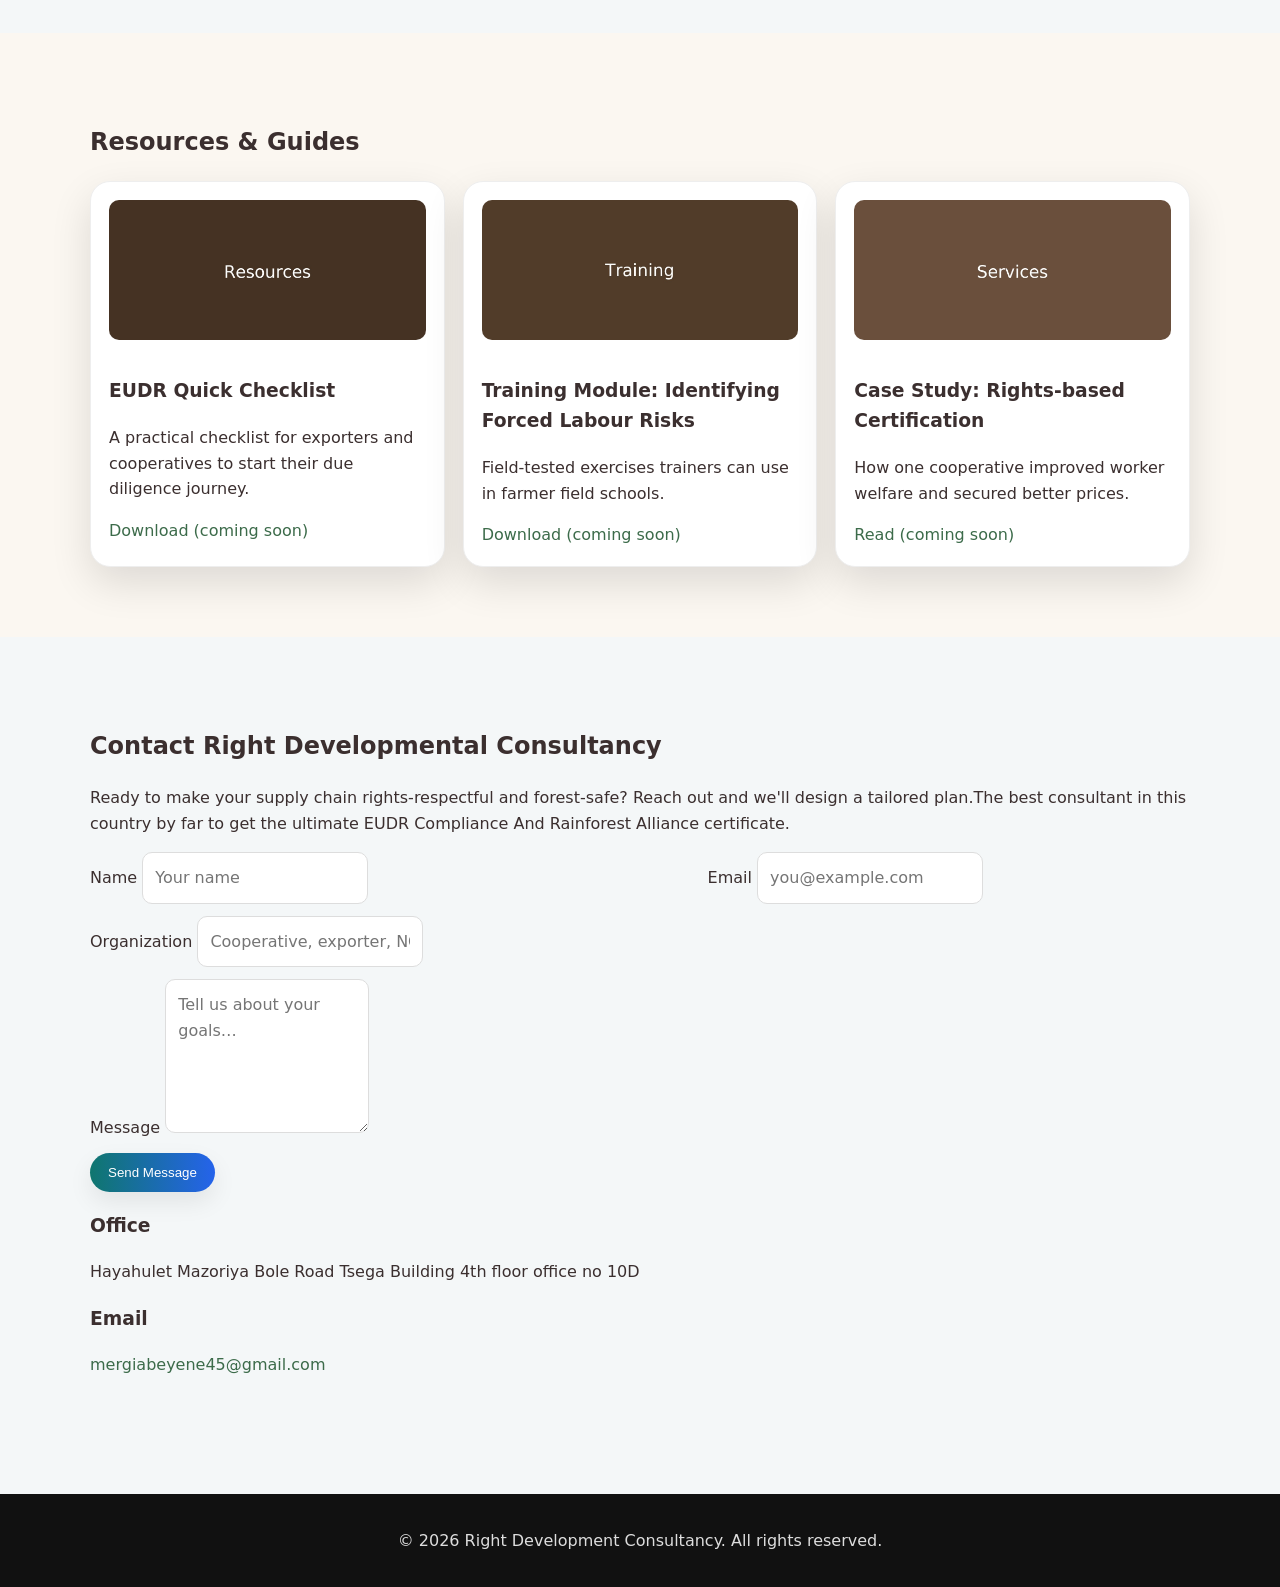
==== commit 43b9d6d0: "Increase image width for kane section" ====
--- a/index.html
+++ b/index.html
@@ -26,7 +26,7 @@
 
   <main id="home">
     <section class="kane">
-      <img src="kane.jpg" alt="Community and coffee farm" width="900" height="200" class="kane-img" />
+      <img src="kane.jpg" alt="Community and coffee farm" width="1500" height="200" class="kane-img" />
       <div class="kane-content container">
         <h1>Rights-led, Forest-smart Supply Chains for Coffee and Beyond</h1>
         <p>We help producers, cooperatives, and exporters achieve certifications and compliance that protect forests, uphold human rights, and unlock better markets.</p>
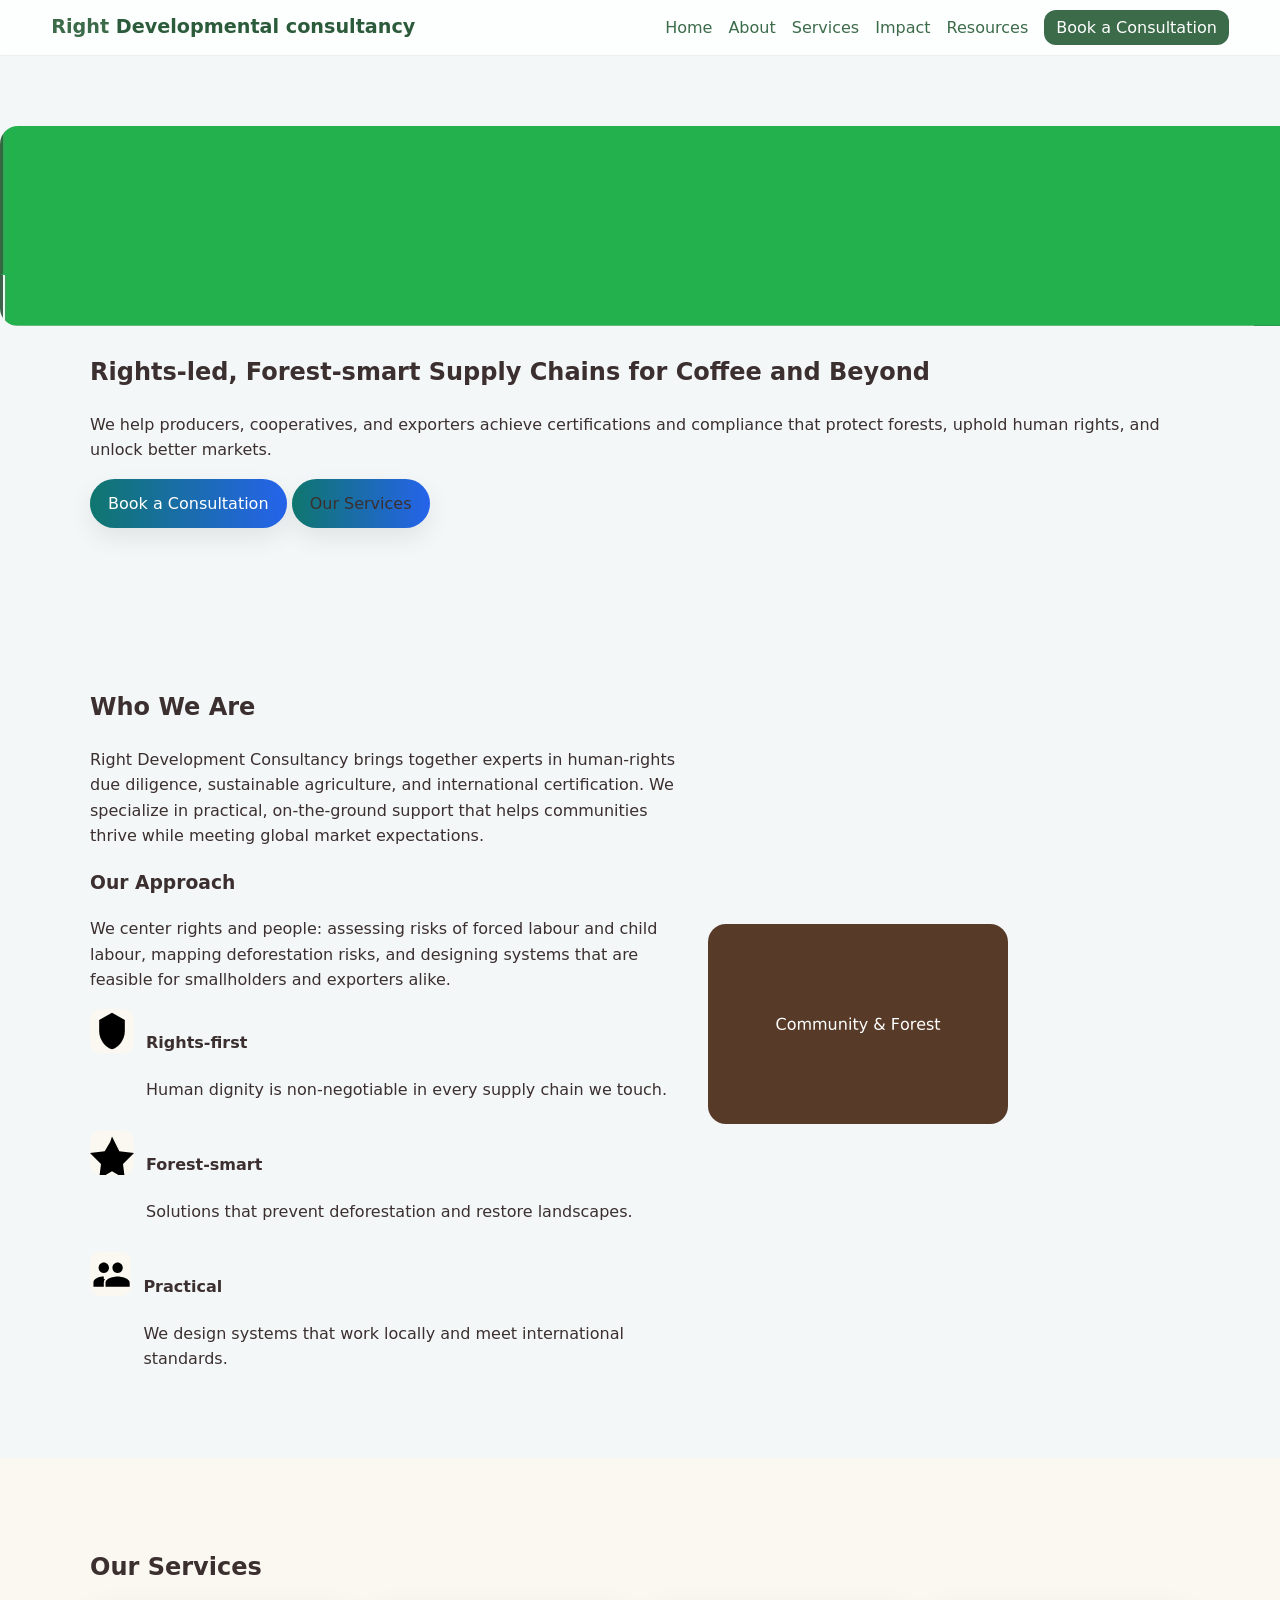
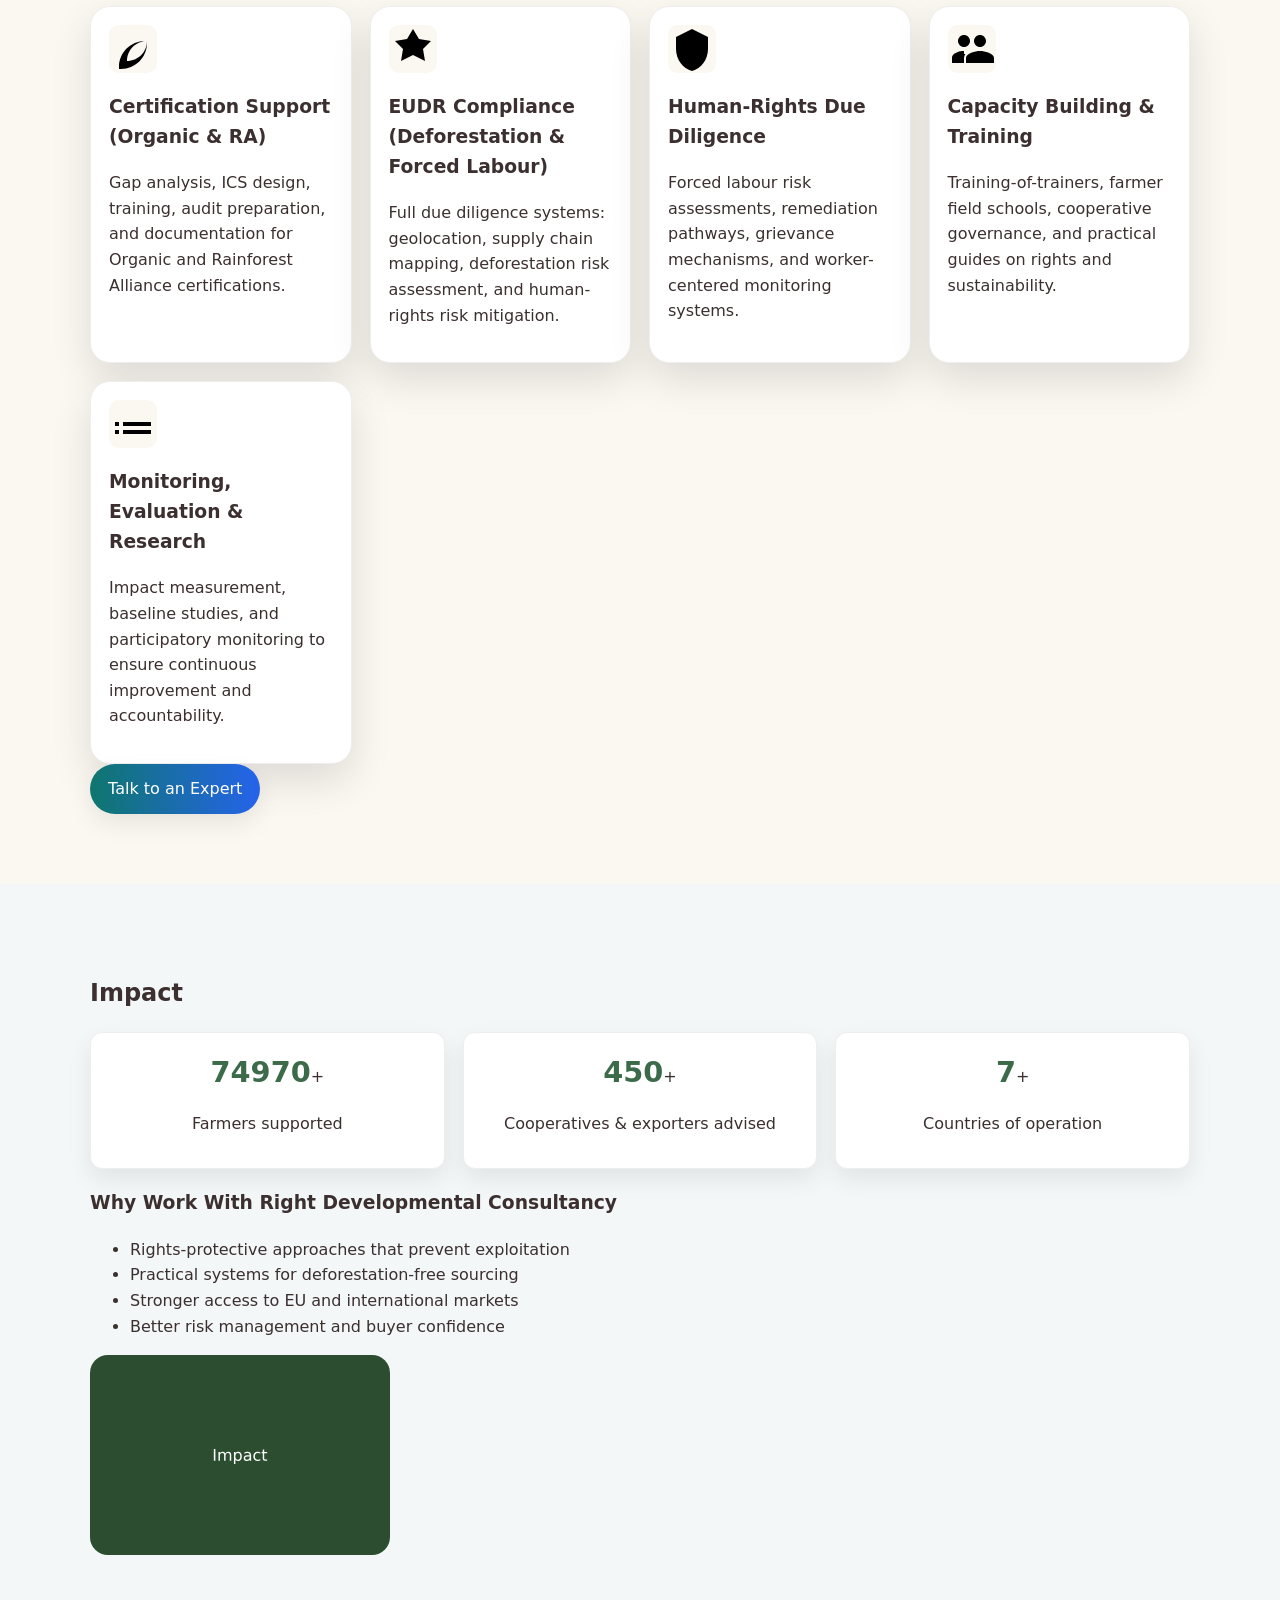
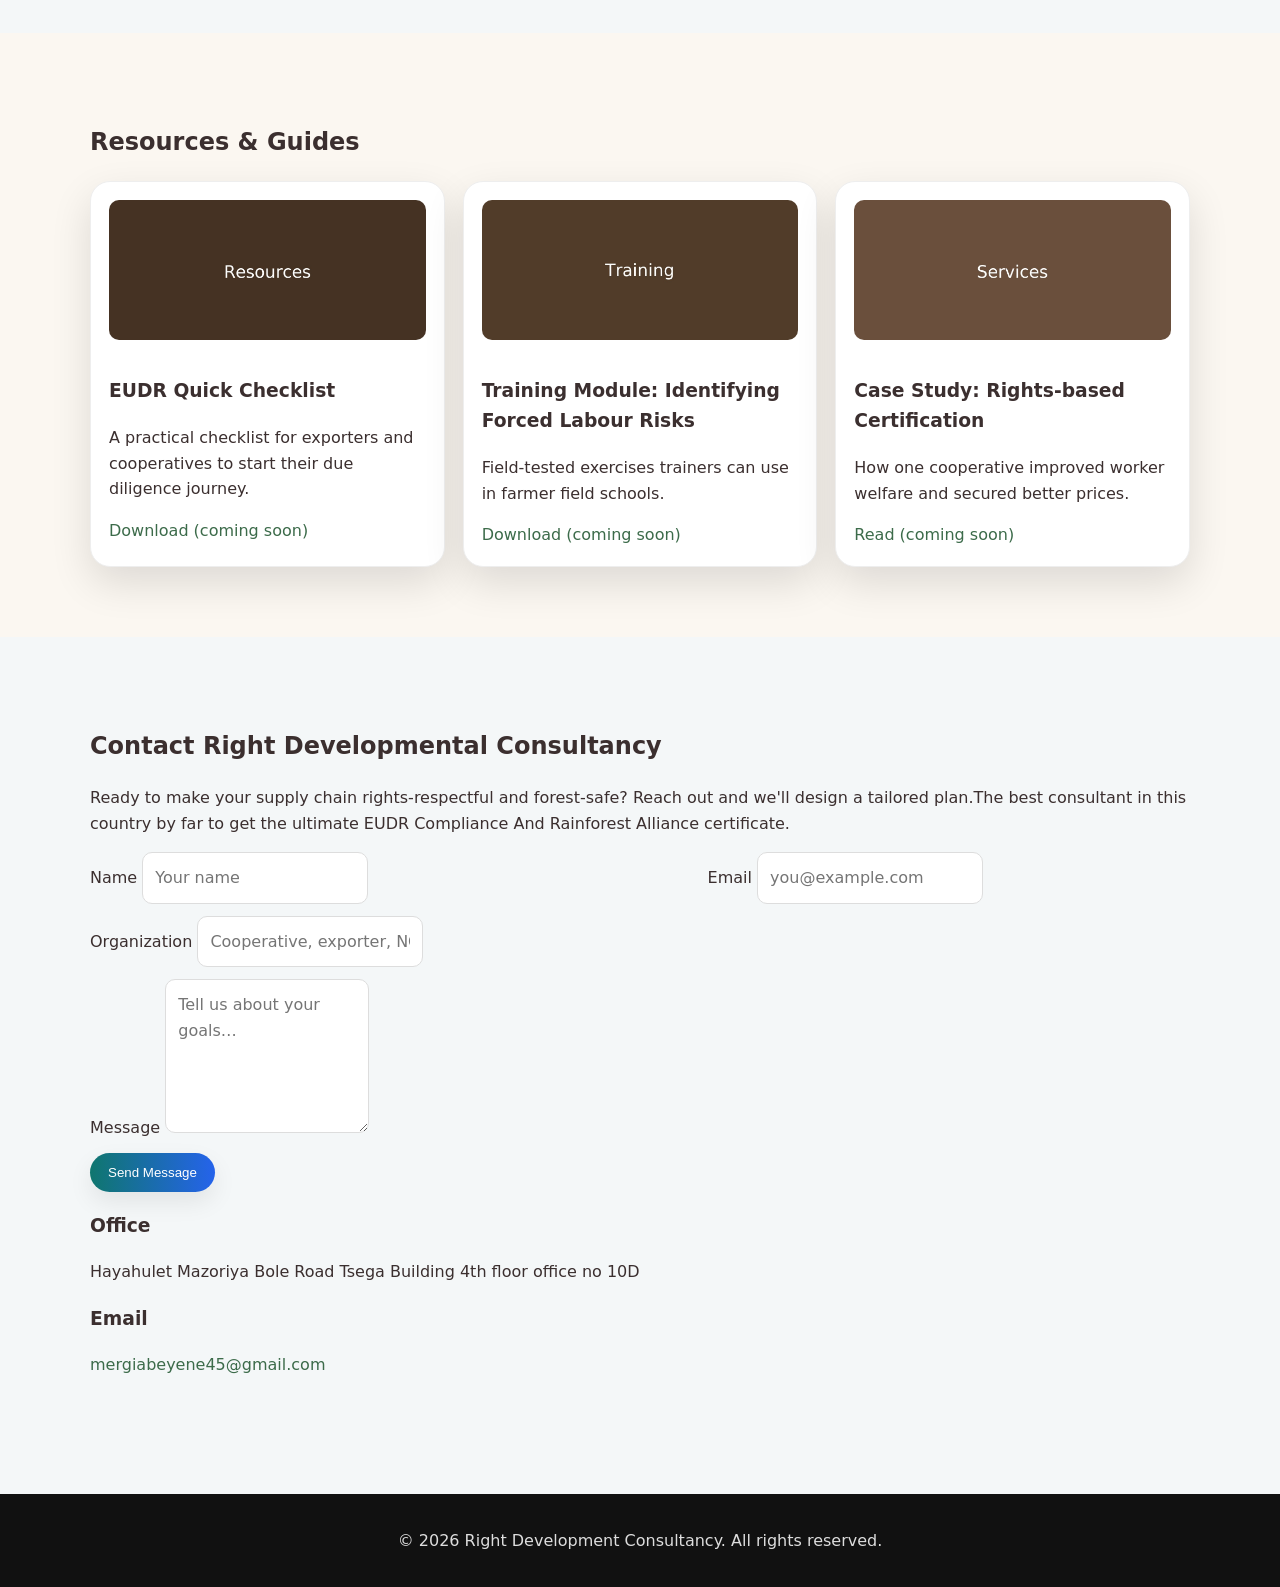
==== commit 75b9586a: "Change kane.jpg dimensions from 1500x200 to 1600x200 Updated image dimensions for kane.jpg" ====
--- a/index.html
+++ b/index.html
@@ -26,7 +26,7 @@
 
   <main id="home">
     <section class="kane">
-      <img src="kane.jpg" alt="Community and coffee farm" width="1500" height="200" class="kane-img" />
+      <img src="kane.jpg" alt="Community and coffee farm" width="1600" height="200" class="kane-img" />
       <div class="kane-content container">
         <h1>Rights-led, Forest-smart Supply Chains for Coffee and Beyond</h1>
         <p>We help producers, cooperatives, and exporters achieve certifications and compliance that protect forests, uphold human rights, and unlock better markets.</p>
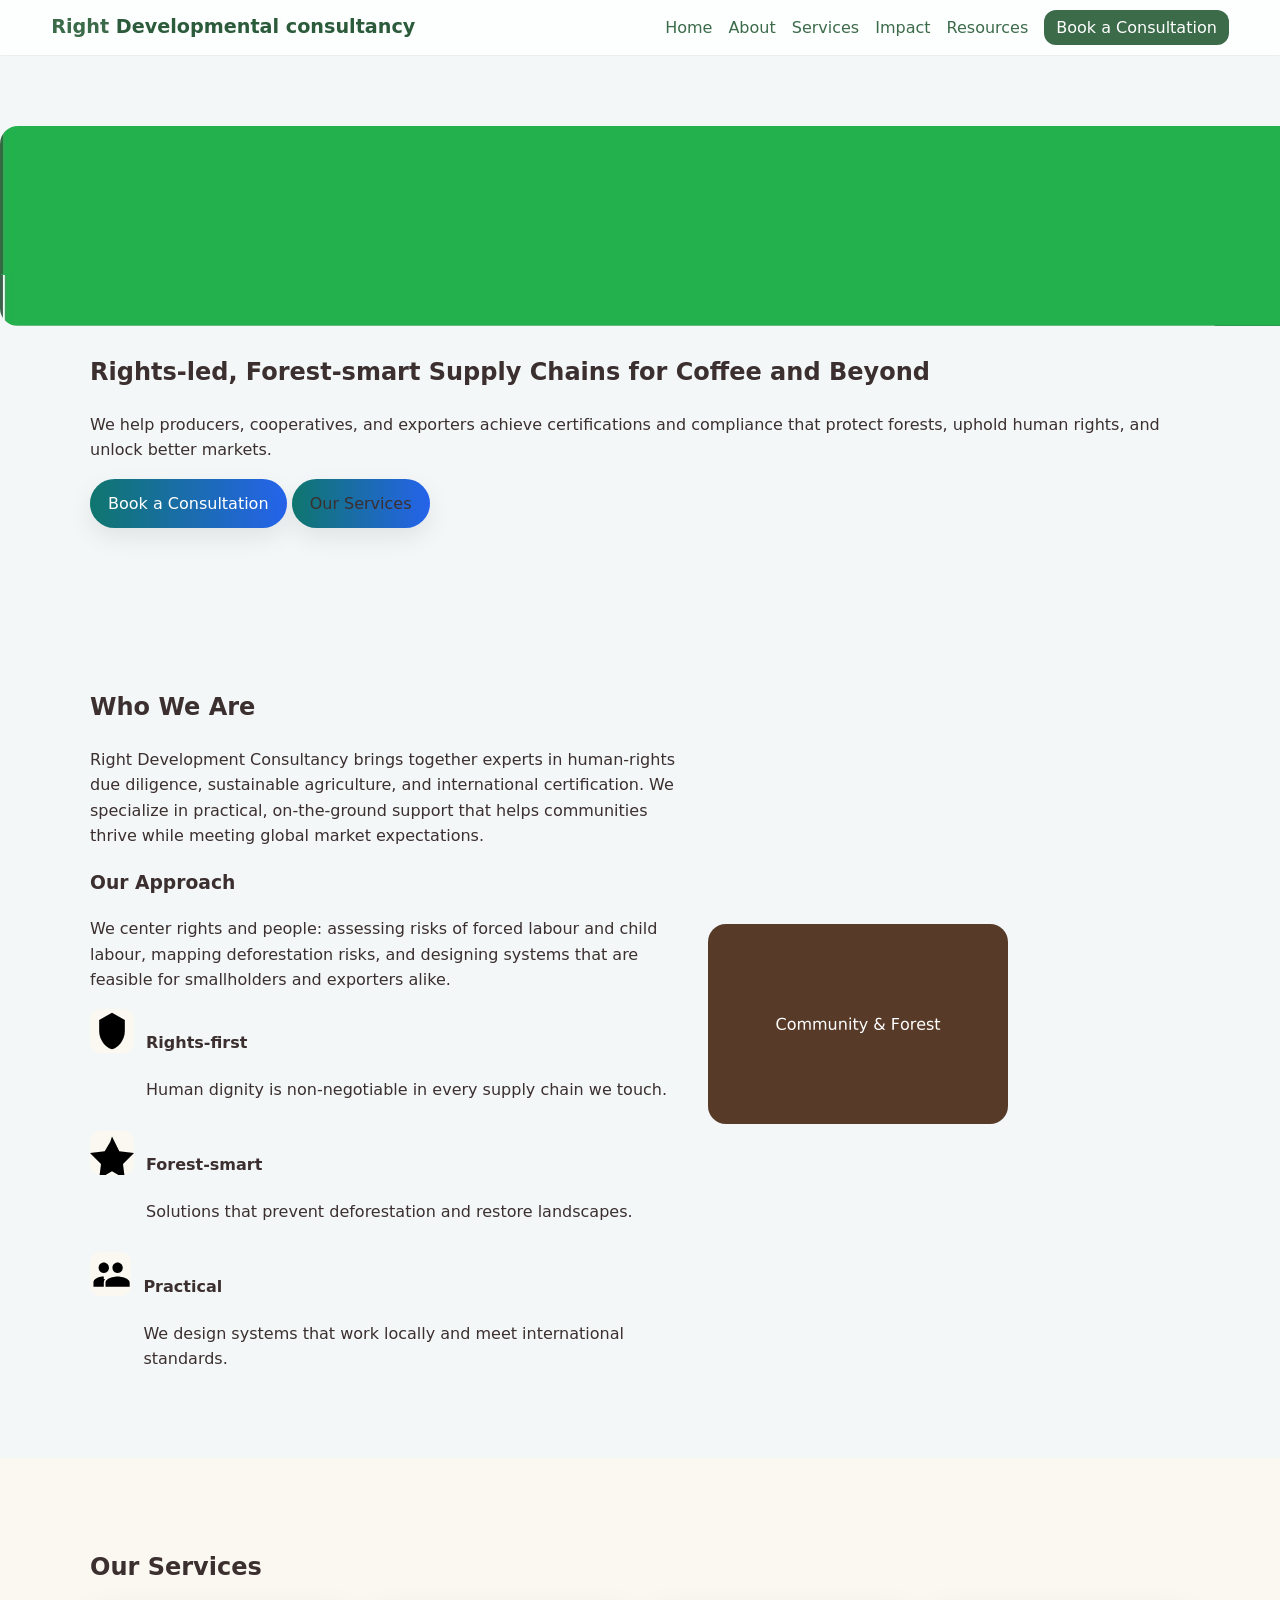
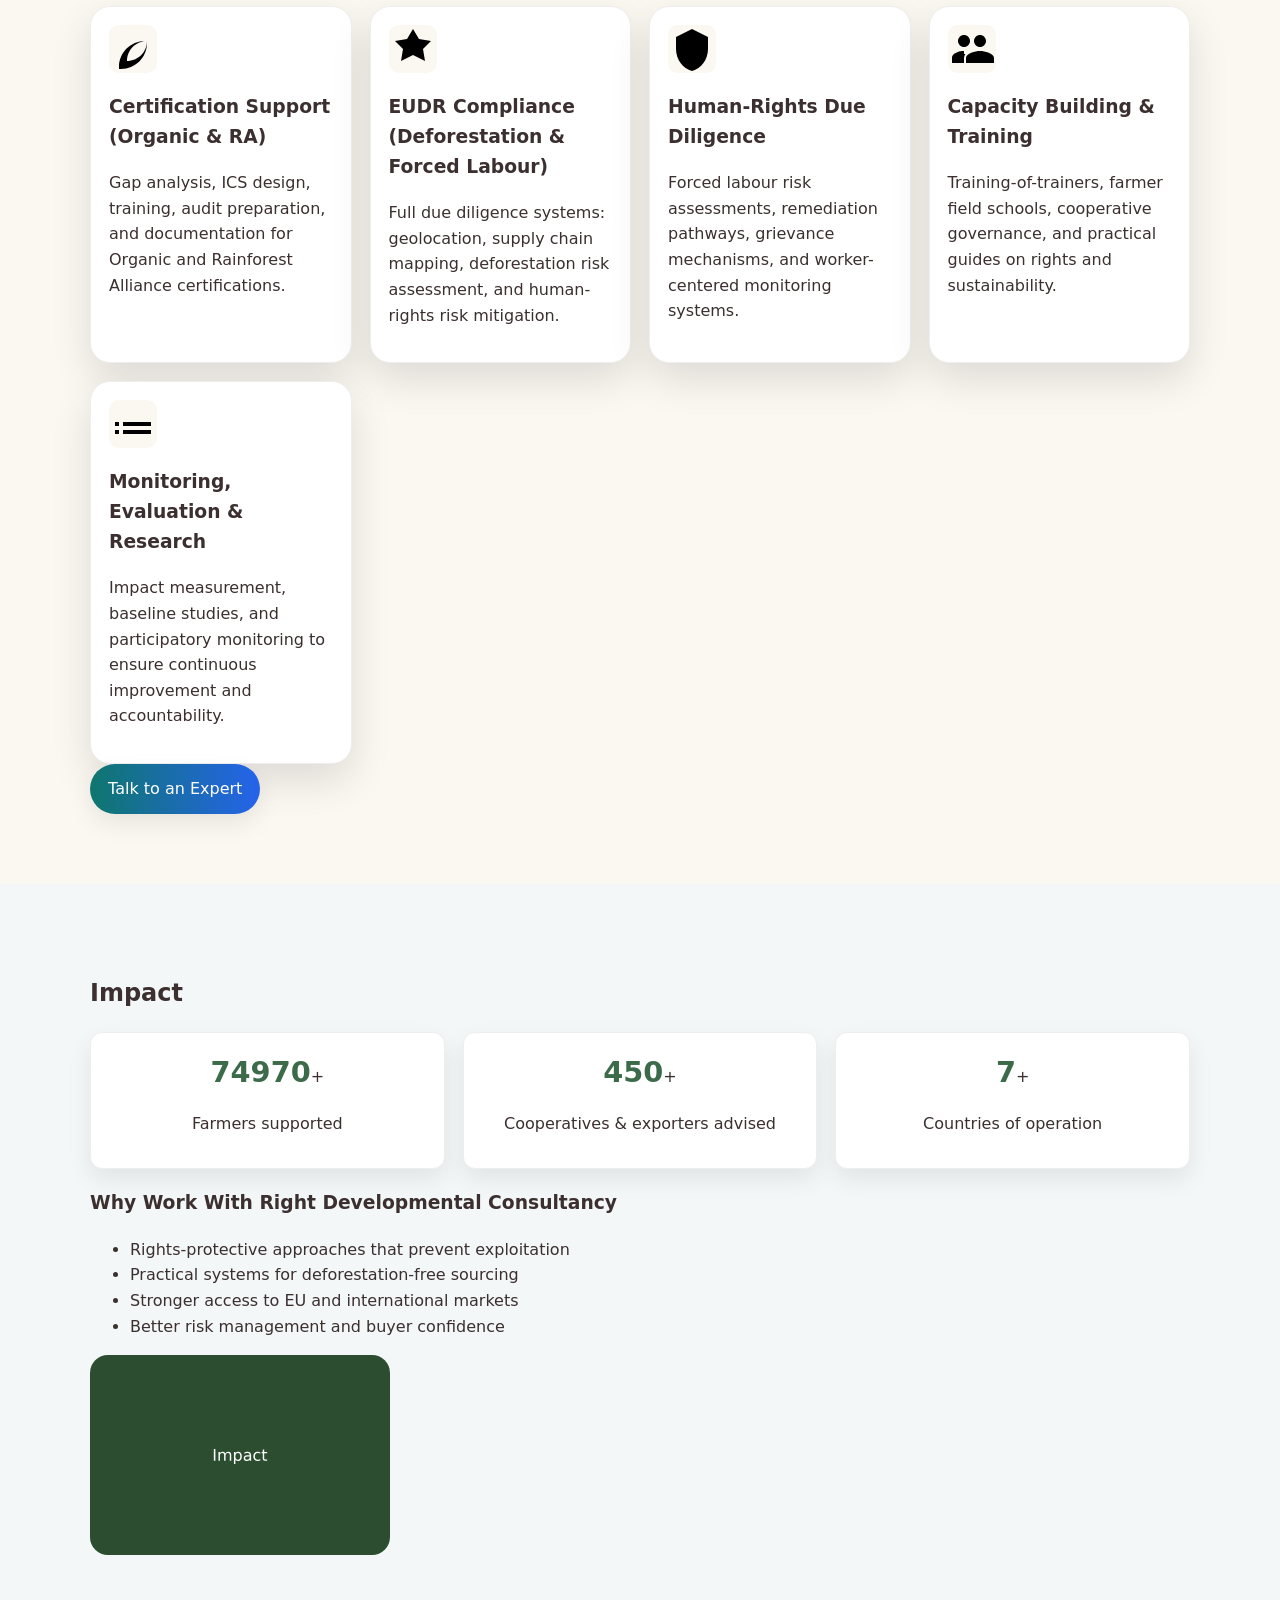
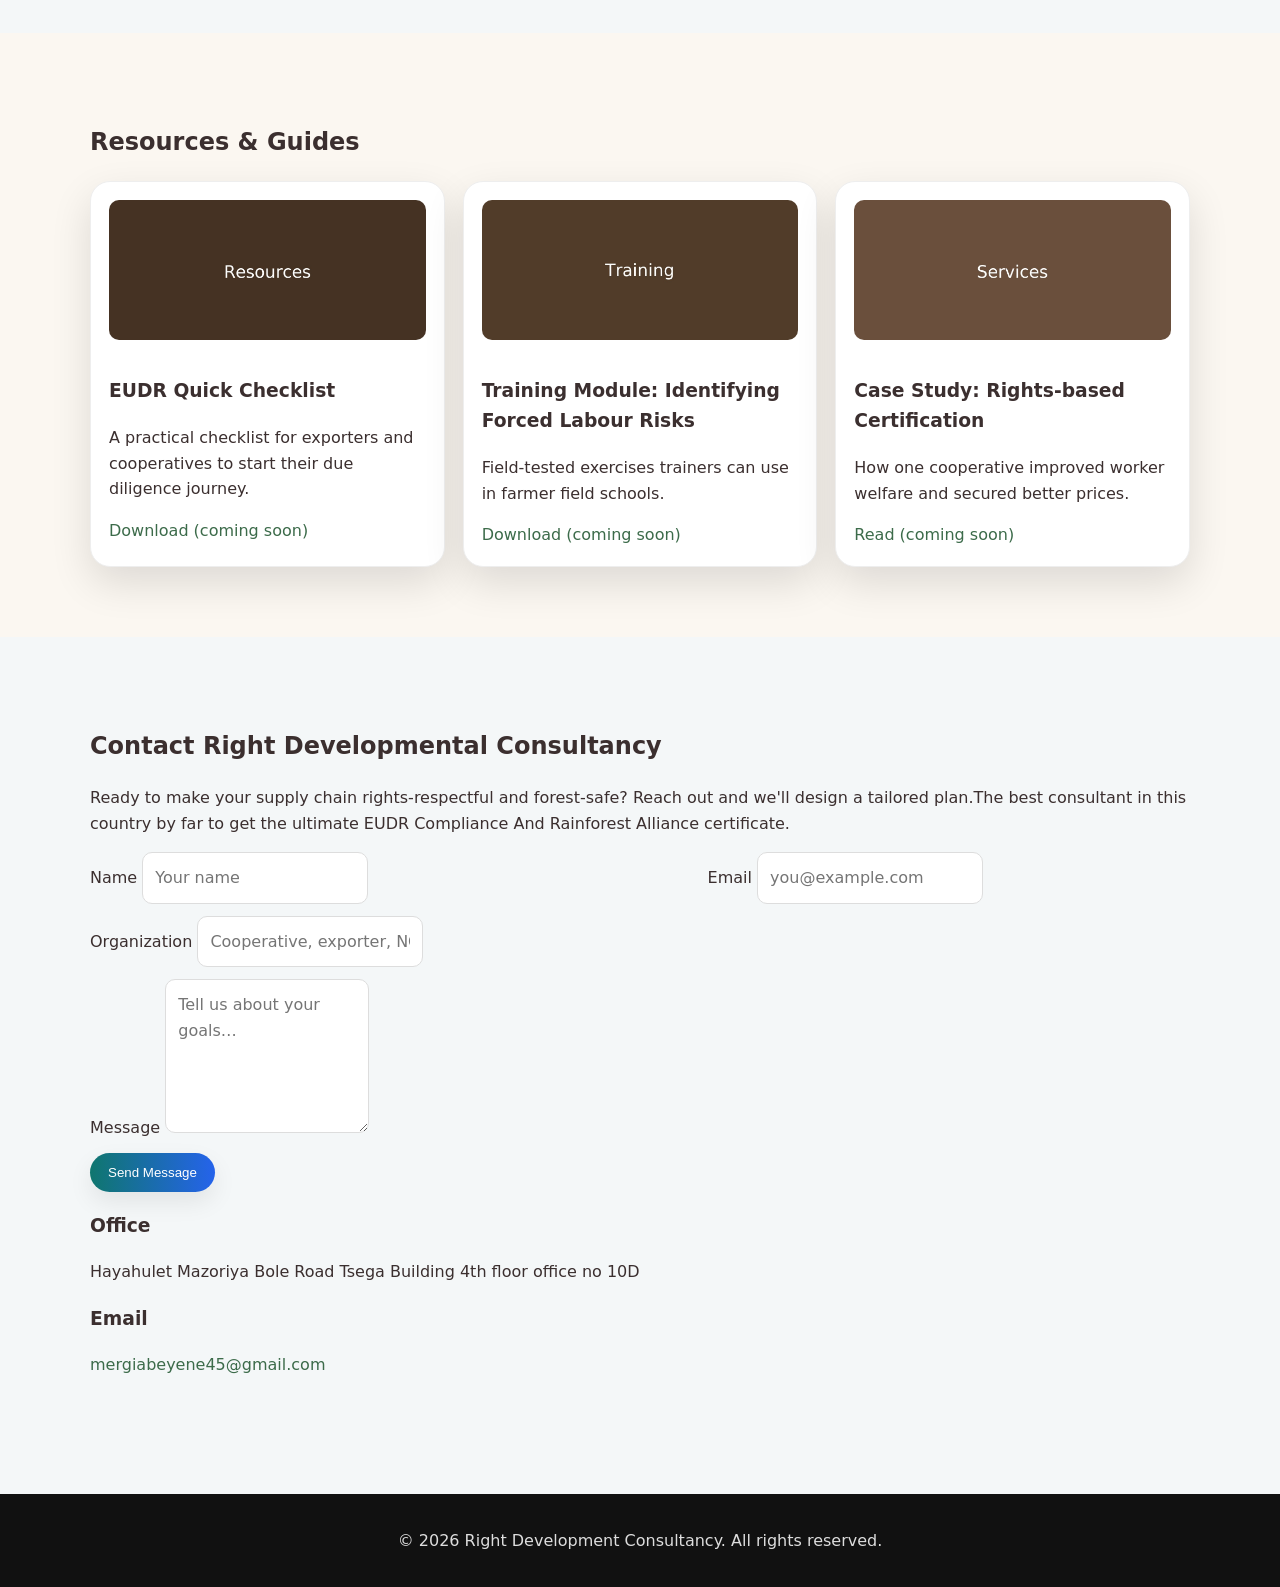
==== commit e20f691a: "Adjust image width for kane.jpg Updated image width attribute for kane.jpg." ====
--- a/index.html
+++ b/index.html
@@ -26,7 +26,7 @@
 
   <main id="home">
     <section class="kane">
-      <img src="kane.jpg" alt="Community and coffee farm" width="1600" height="200" class="kane-img" />
+      <img src="kane.jpg" alt="Community and coffee farm" width="1550" height="200" class="kane-img" />
       <div class="kane-content container">
         <h1>Rights-led, Forest-smart Supply Chains for Coffee and Beyond</h1>
         <p>We help producers, cooperatives, and exporters achieve certifications and compliance that protect forests, uphold human rights, and unlock better markets.</p>
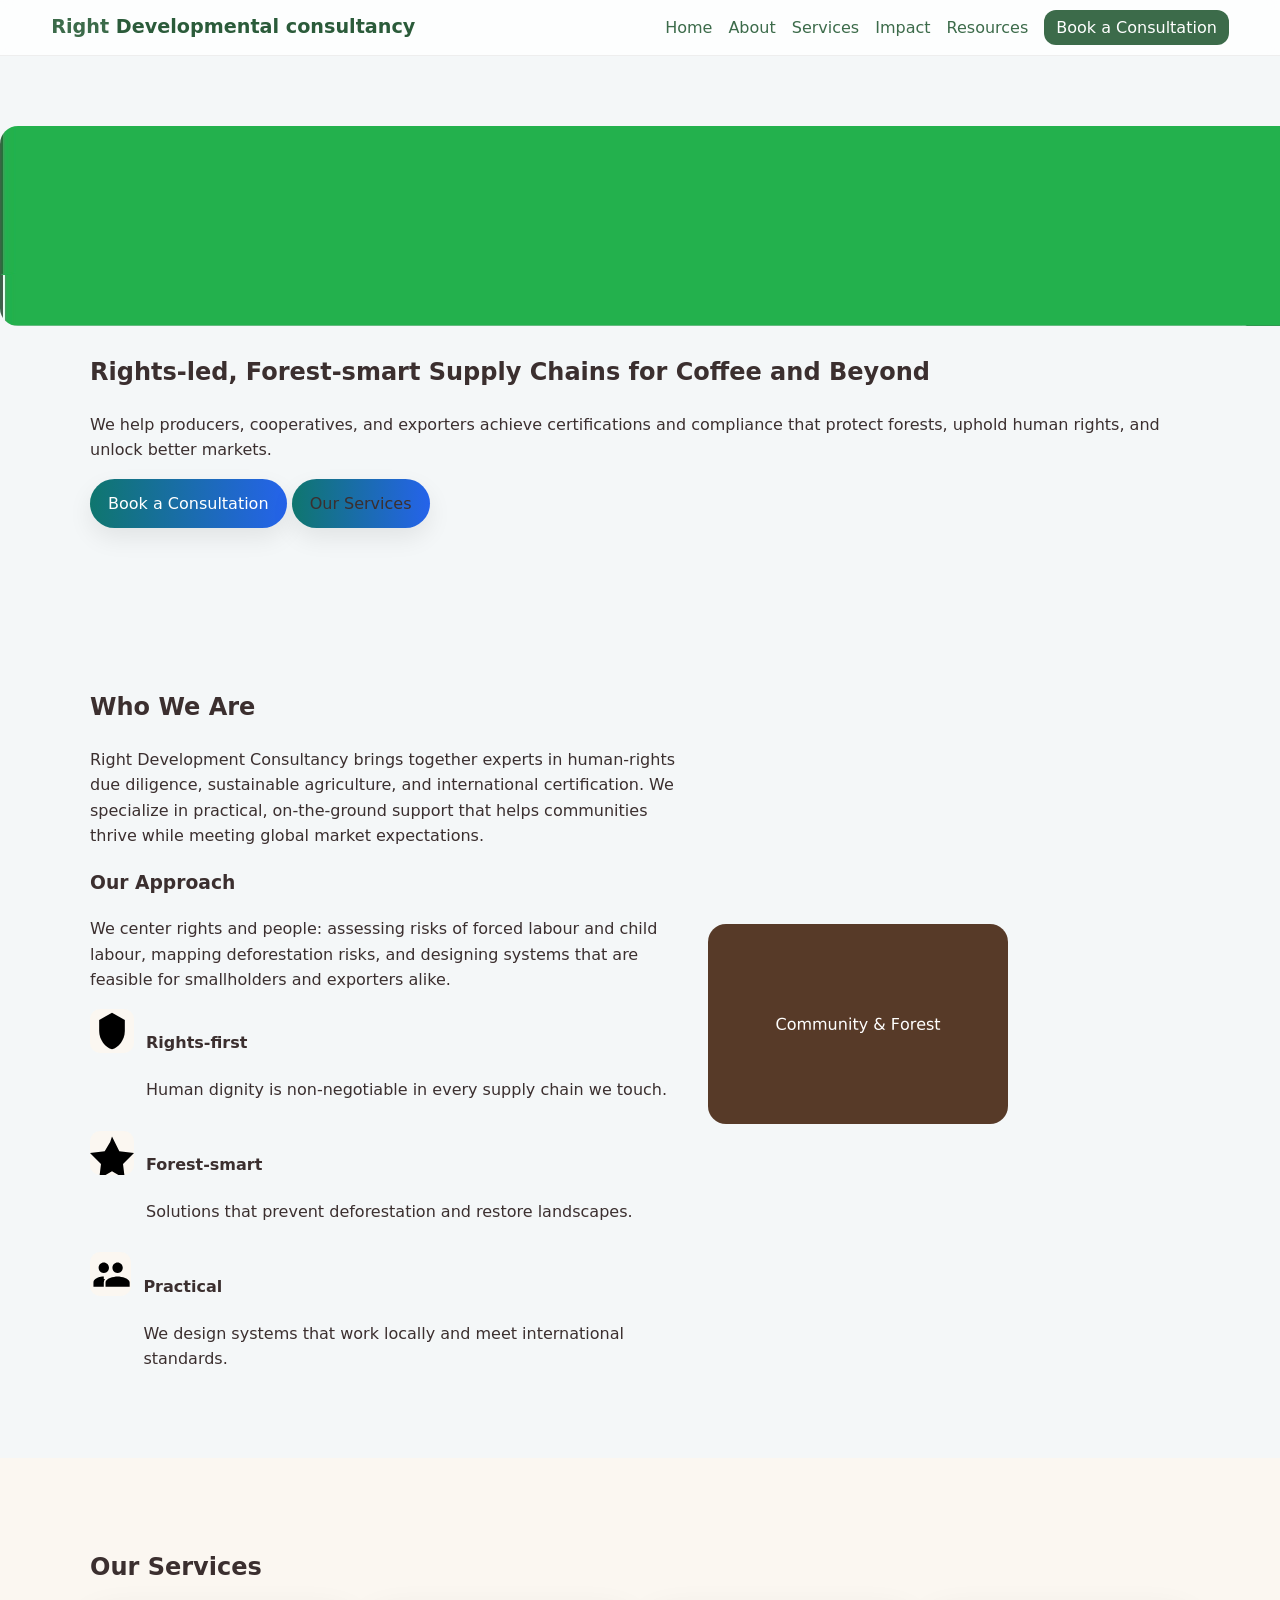
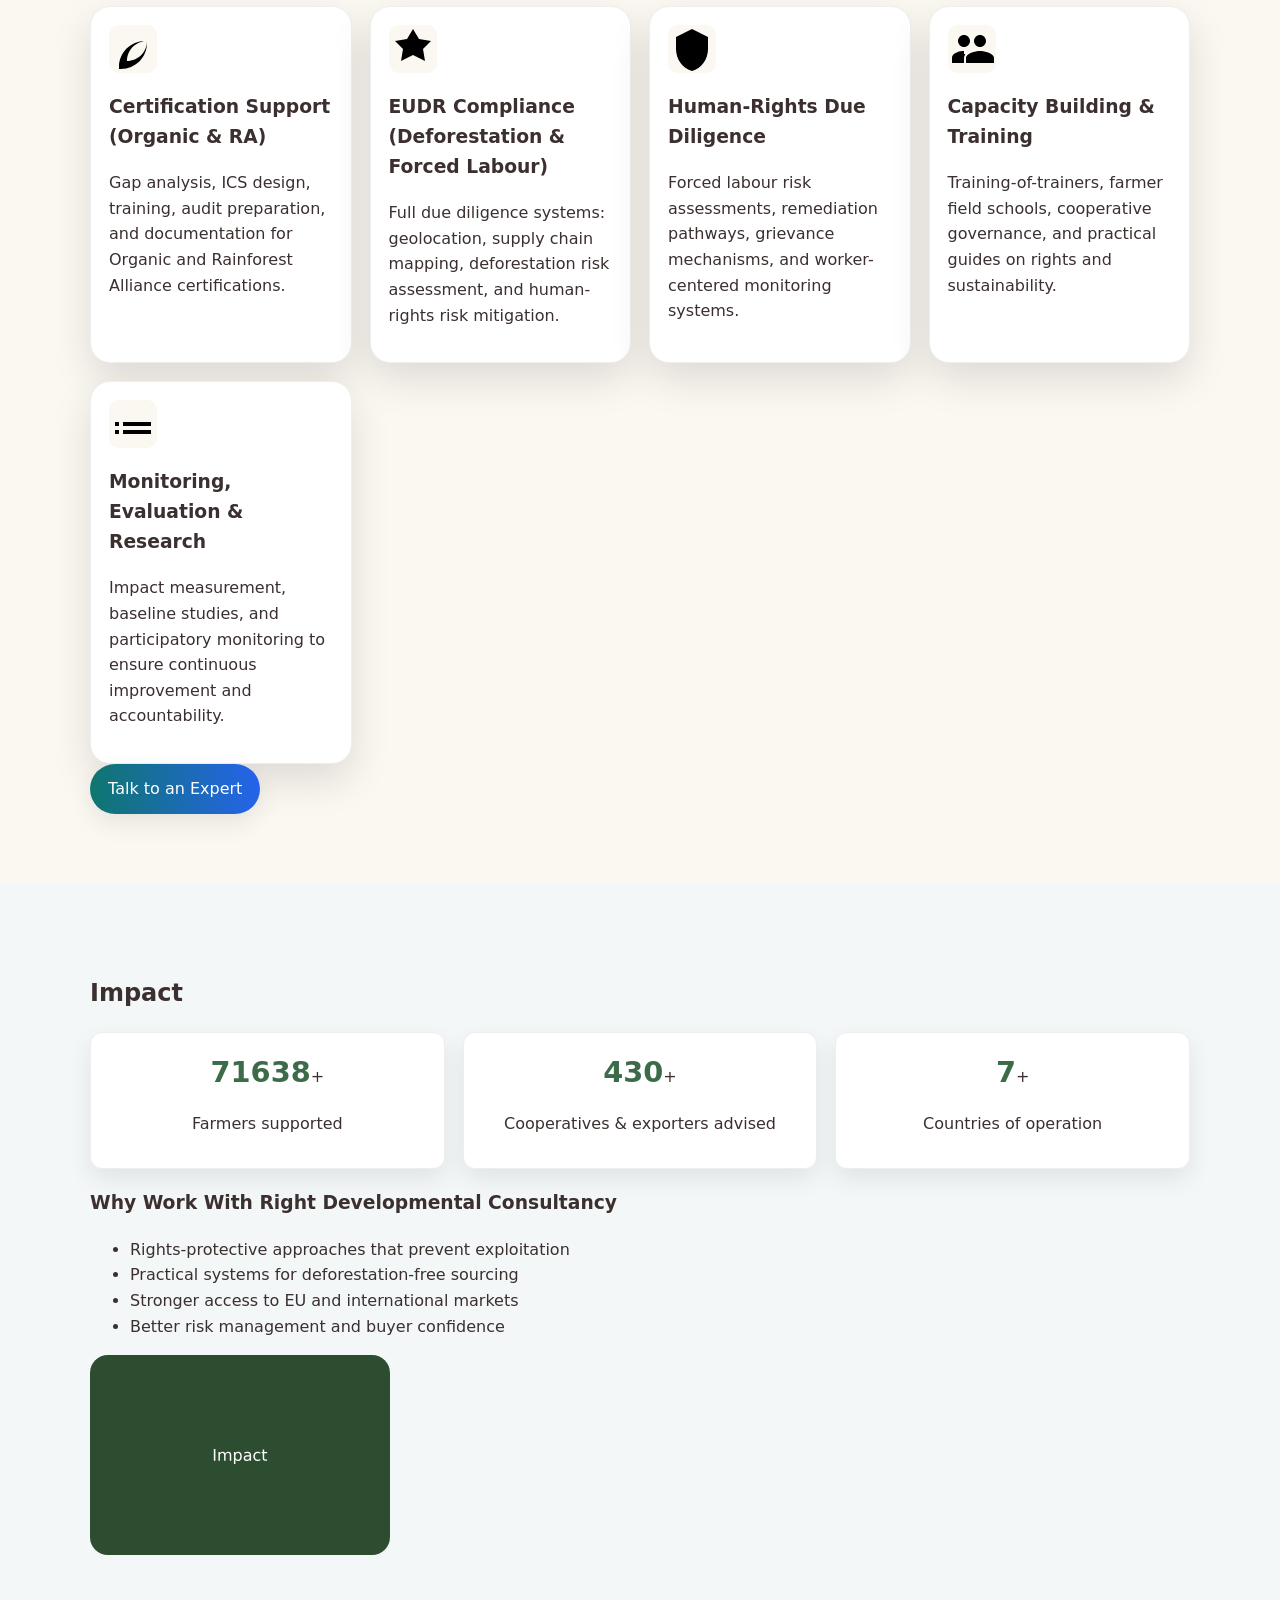
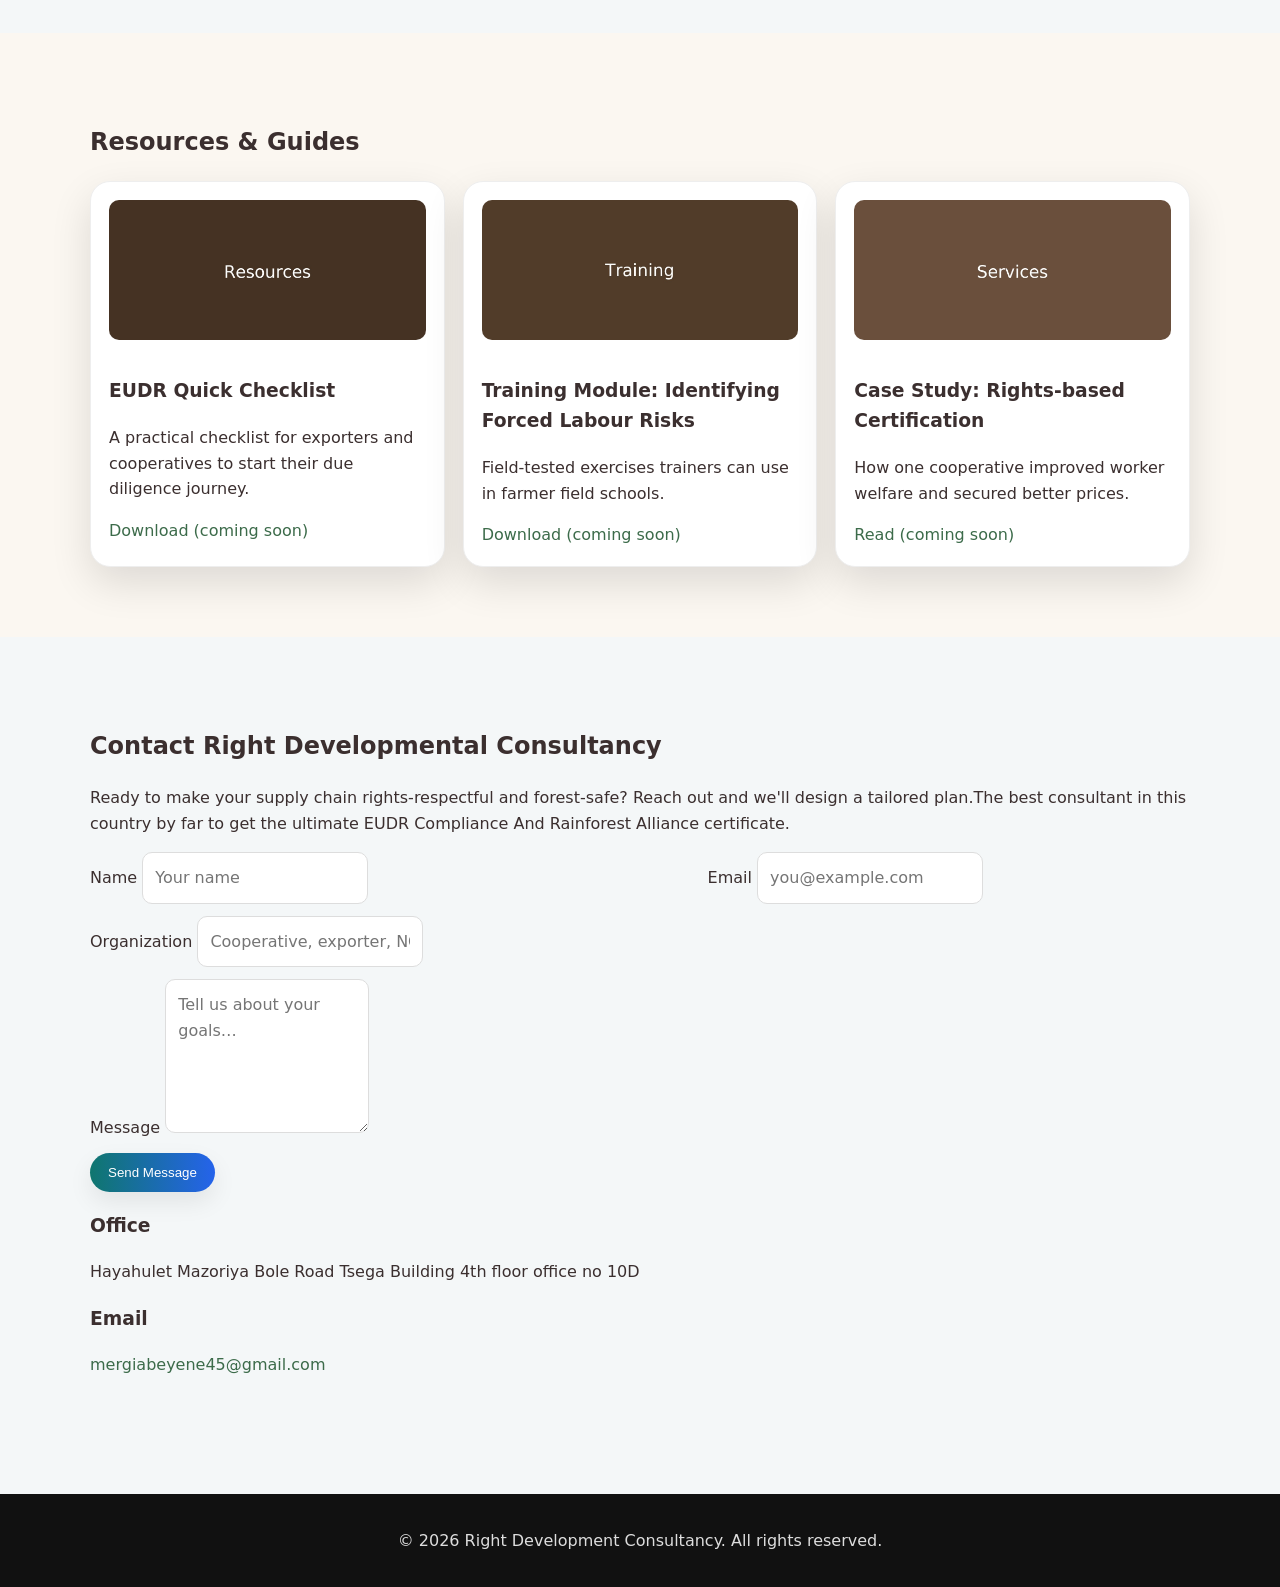
==== commit 5d4140a8: "Update image width in index.html" ====
--- a/index.html
+++ b/index.html
@@ -26,7 +26,7 @@
 
   <main id="home">
     <section class="kane">
-      <img src="kane.jpg" alt="Community and coffee farm" width="1550" height="200" class="kane-img" />
+      <img src="kane.jpg" alt="Community and coffee farm" width="1590" height="200" class="kane-img" />
       <div class="kane-content container">
         <h1>Rights-led, Forest-smart Supply Chains for Coffee and Beyond</h1>
         <p>We help producers, cooperatives, and exporters achieve certifications and compliance that protect forests, uphold human rights, and unlock better markets.</p>
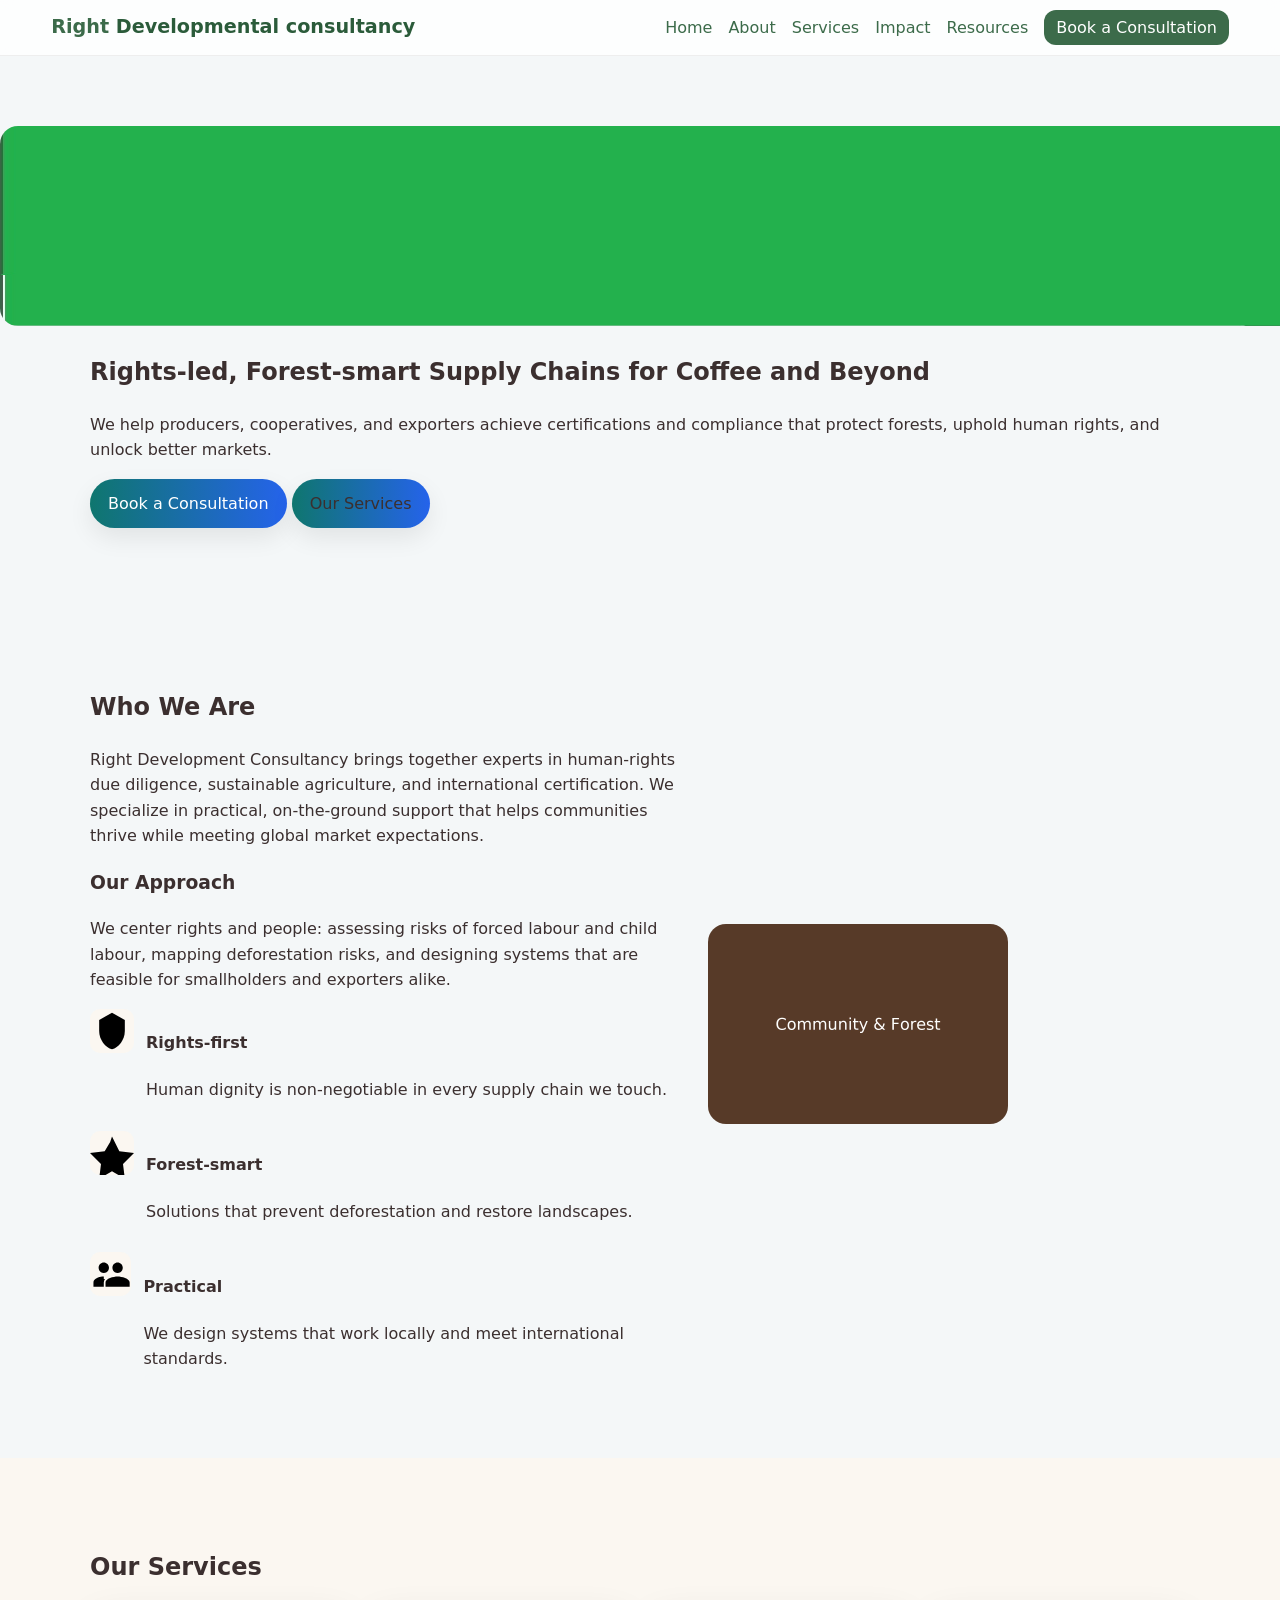
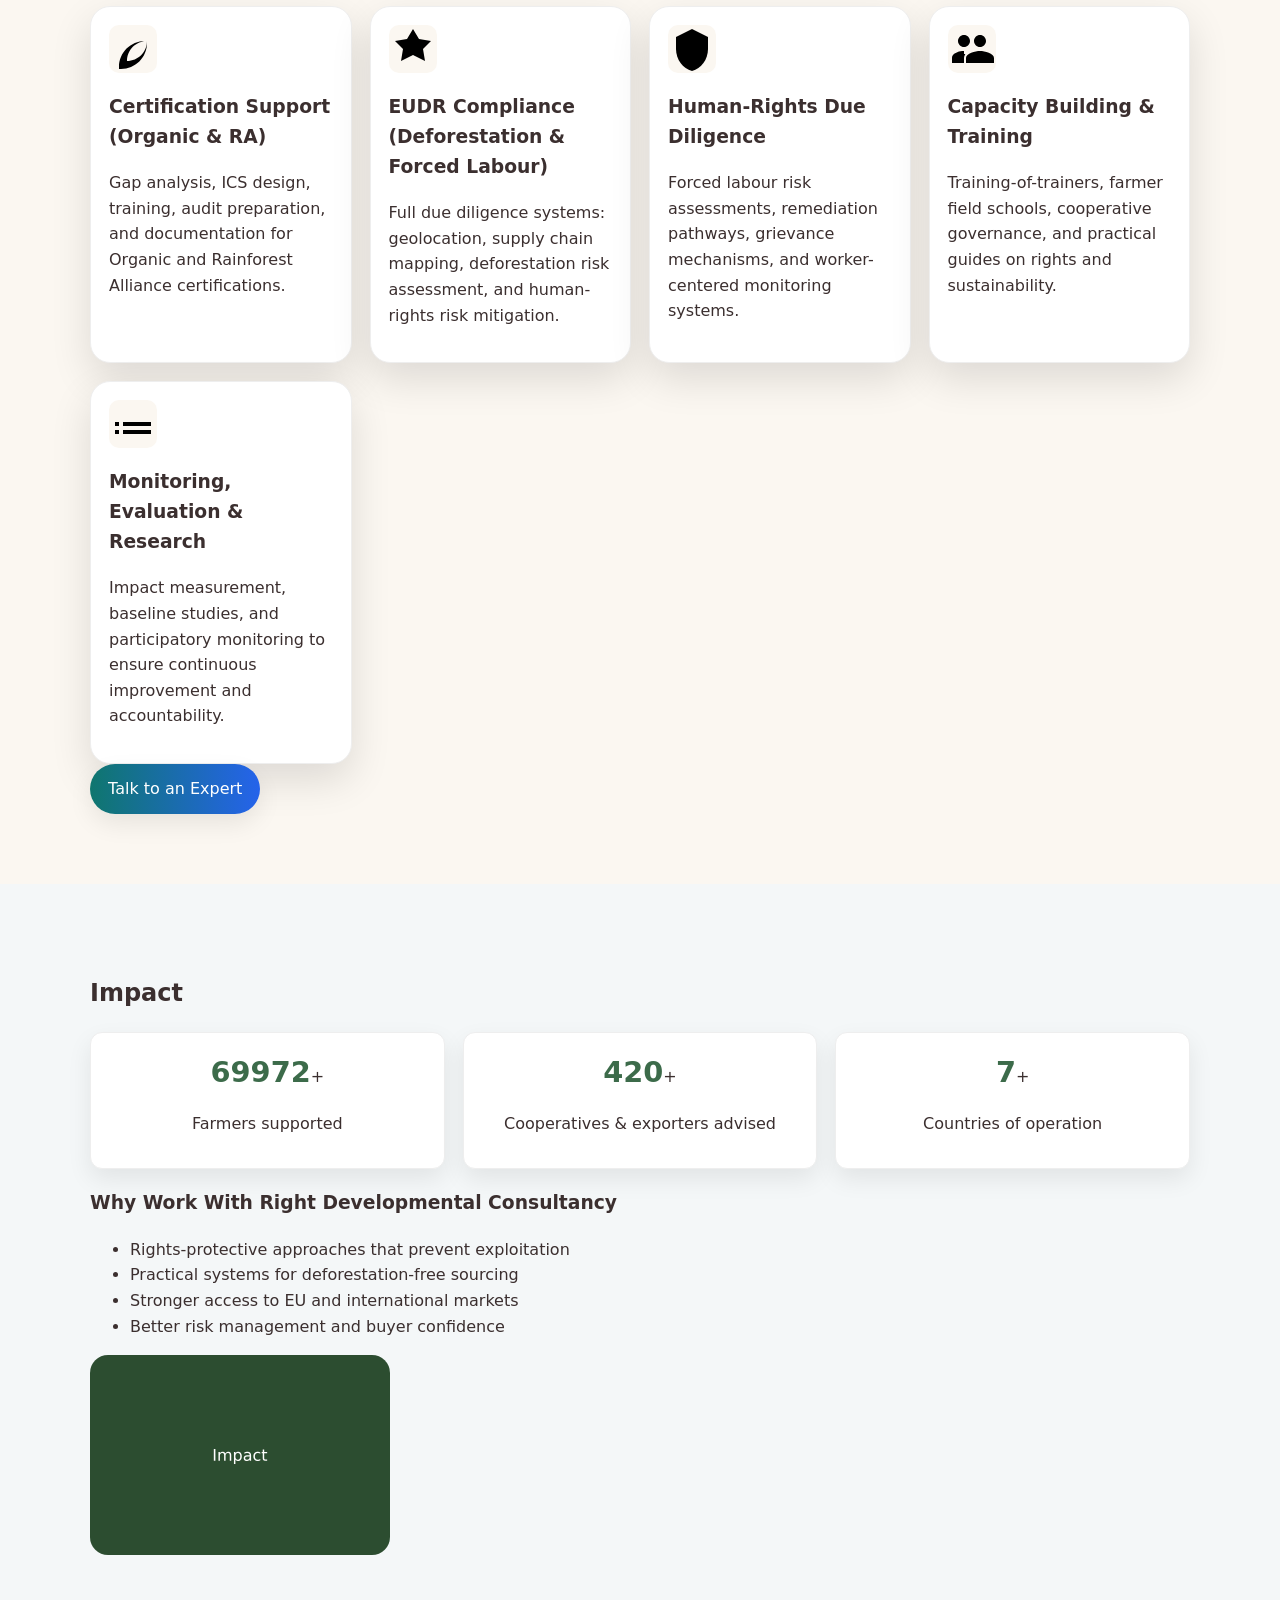
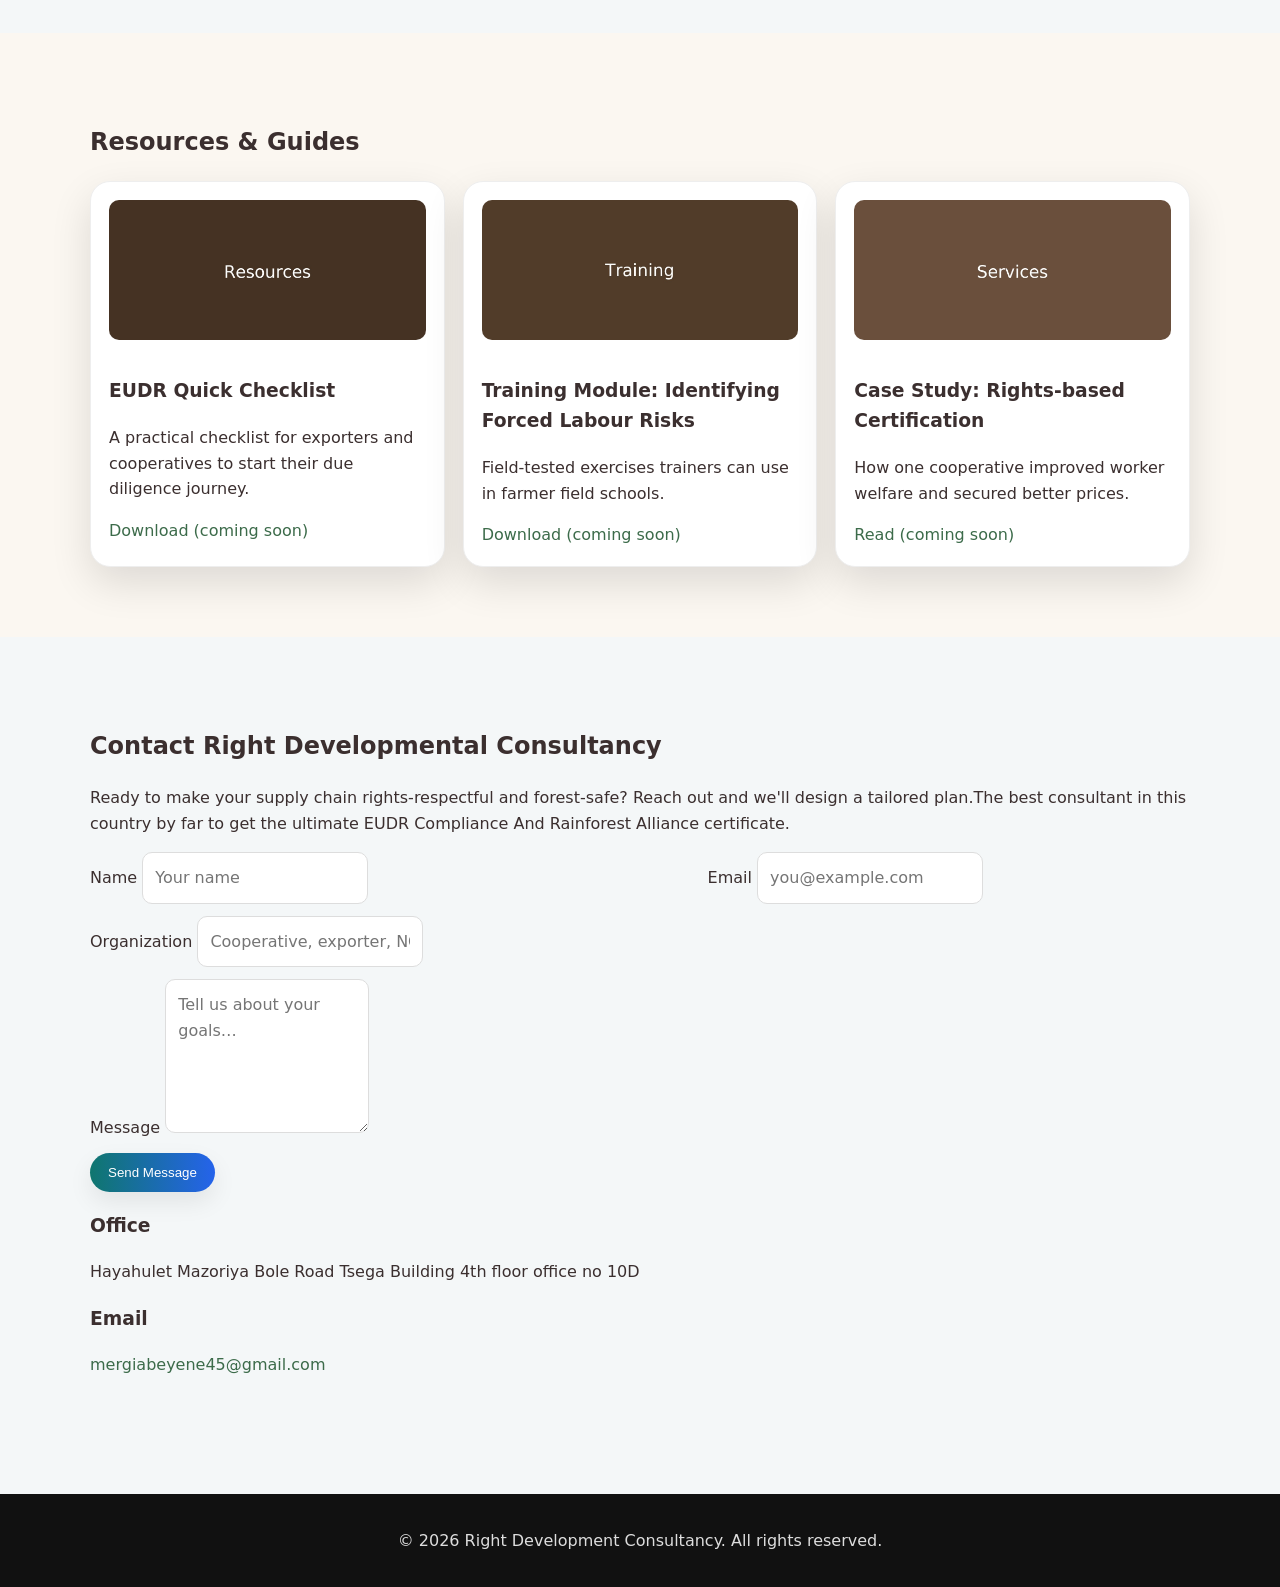
==== commit 09ea0bae: "Adjust image width in index.html" ====
--- a/index.html
+++ b/index.html
@@ -26,7 +26,7 @@
 
   <main id="home">
     <section class="kane">
-      <img src="kane.jpg" alt="Community and coffee farm" width="1590" height="200" class="kane-img" />
+      <img src="kane.jpg" alt="Community and coffee farm" width="1588" height="200" class="kane-img" />
       <div class="kane-content container">
         <h1>Rights-led, Forest-smart Supply Chains for Coffee and Beyond</h1>
         <p>We help producers, cooperatives, and exporters achieve certifications and compliance that protect forests, uphold human rights, and unlock better markets.</p>
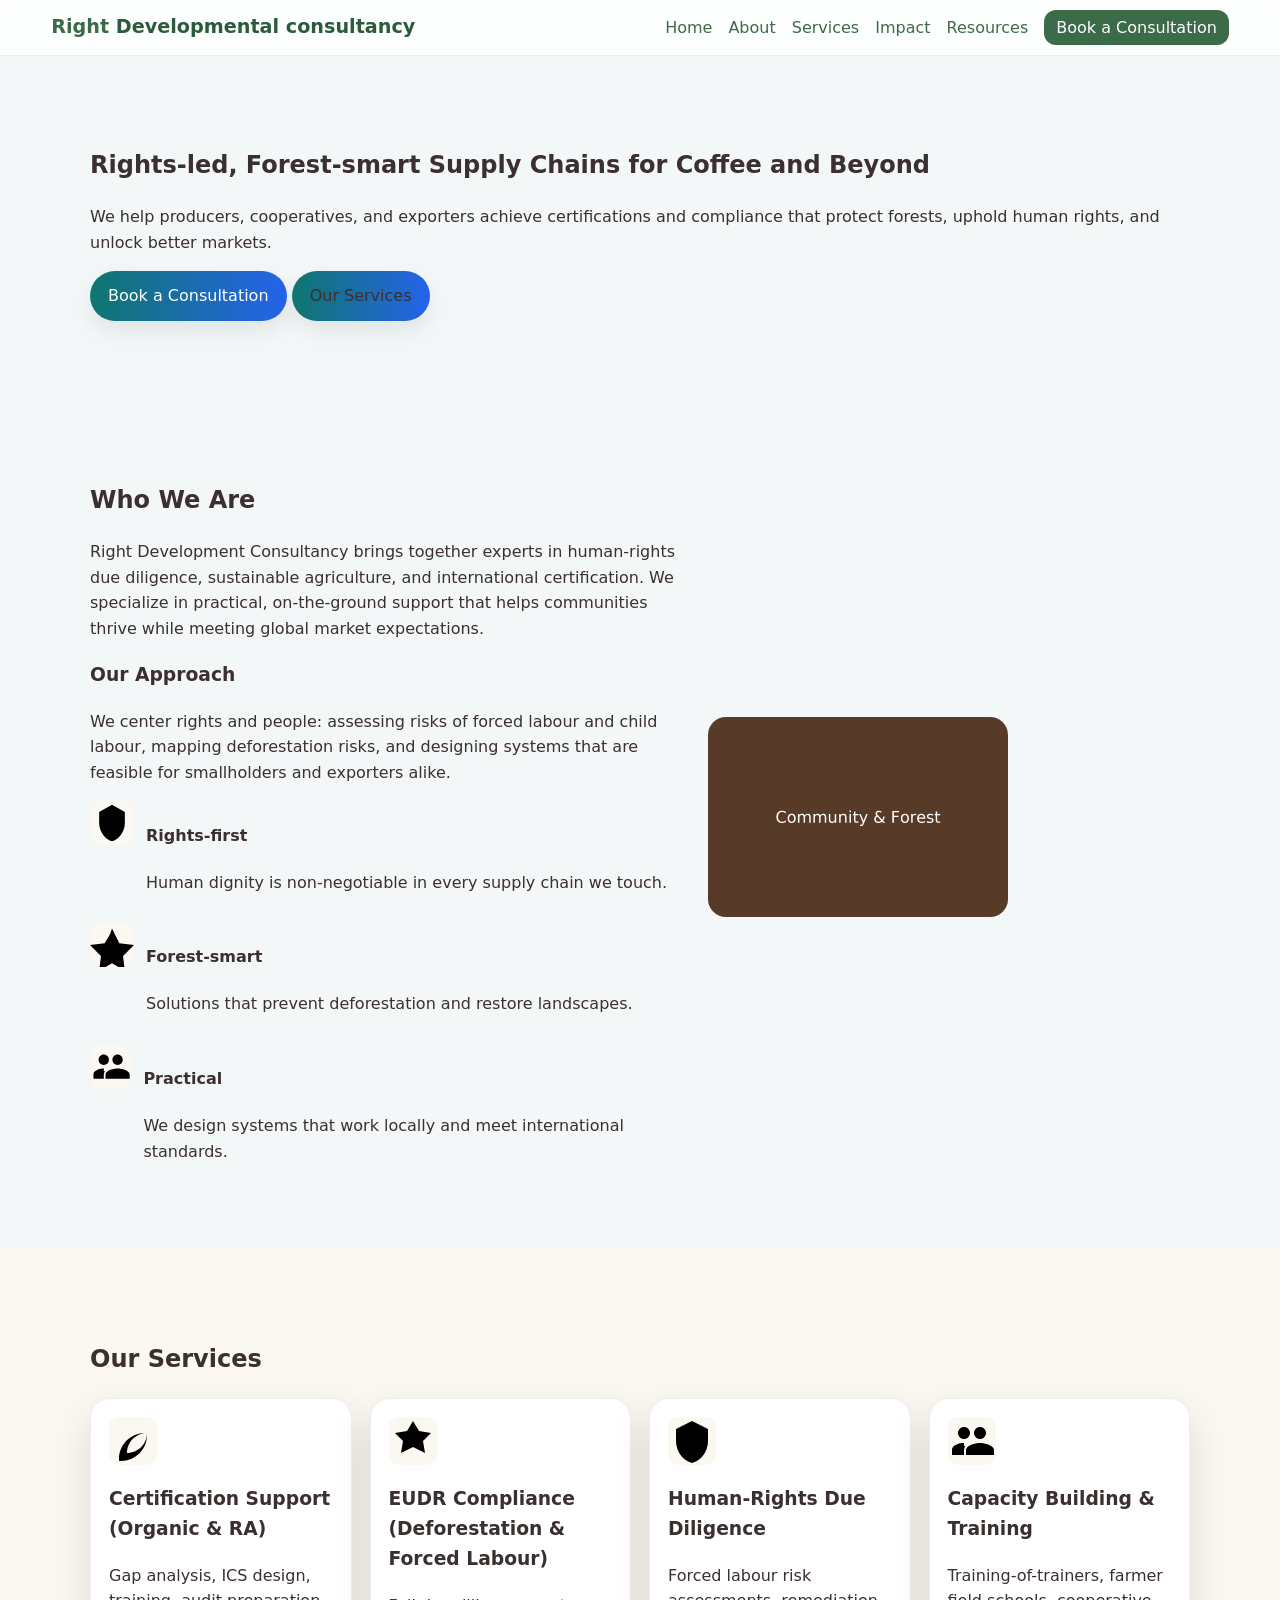
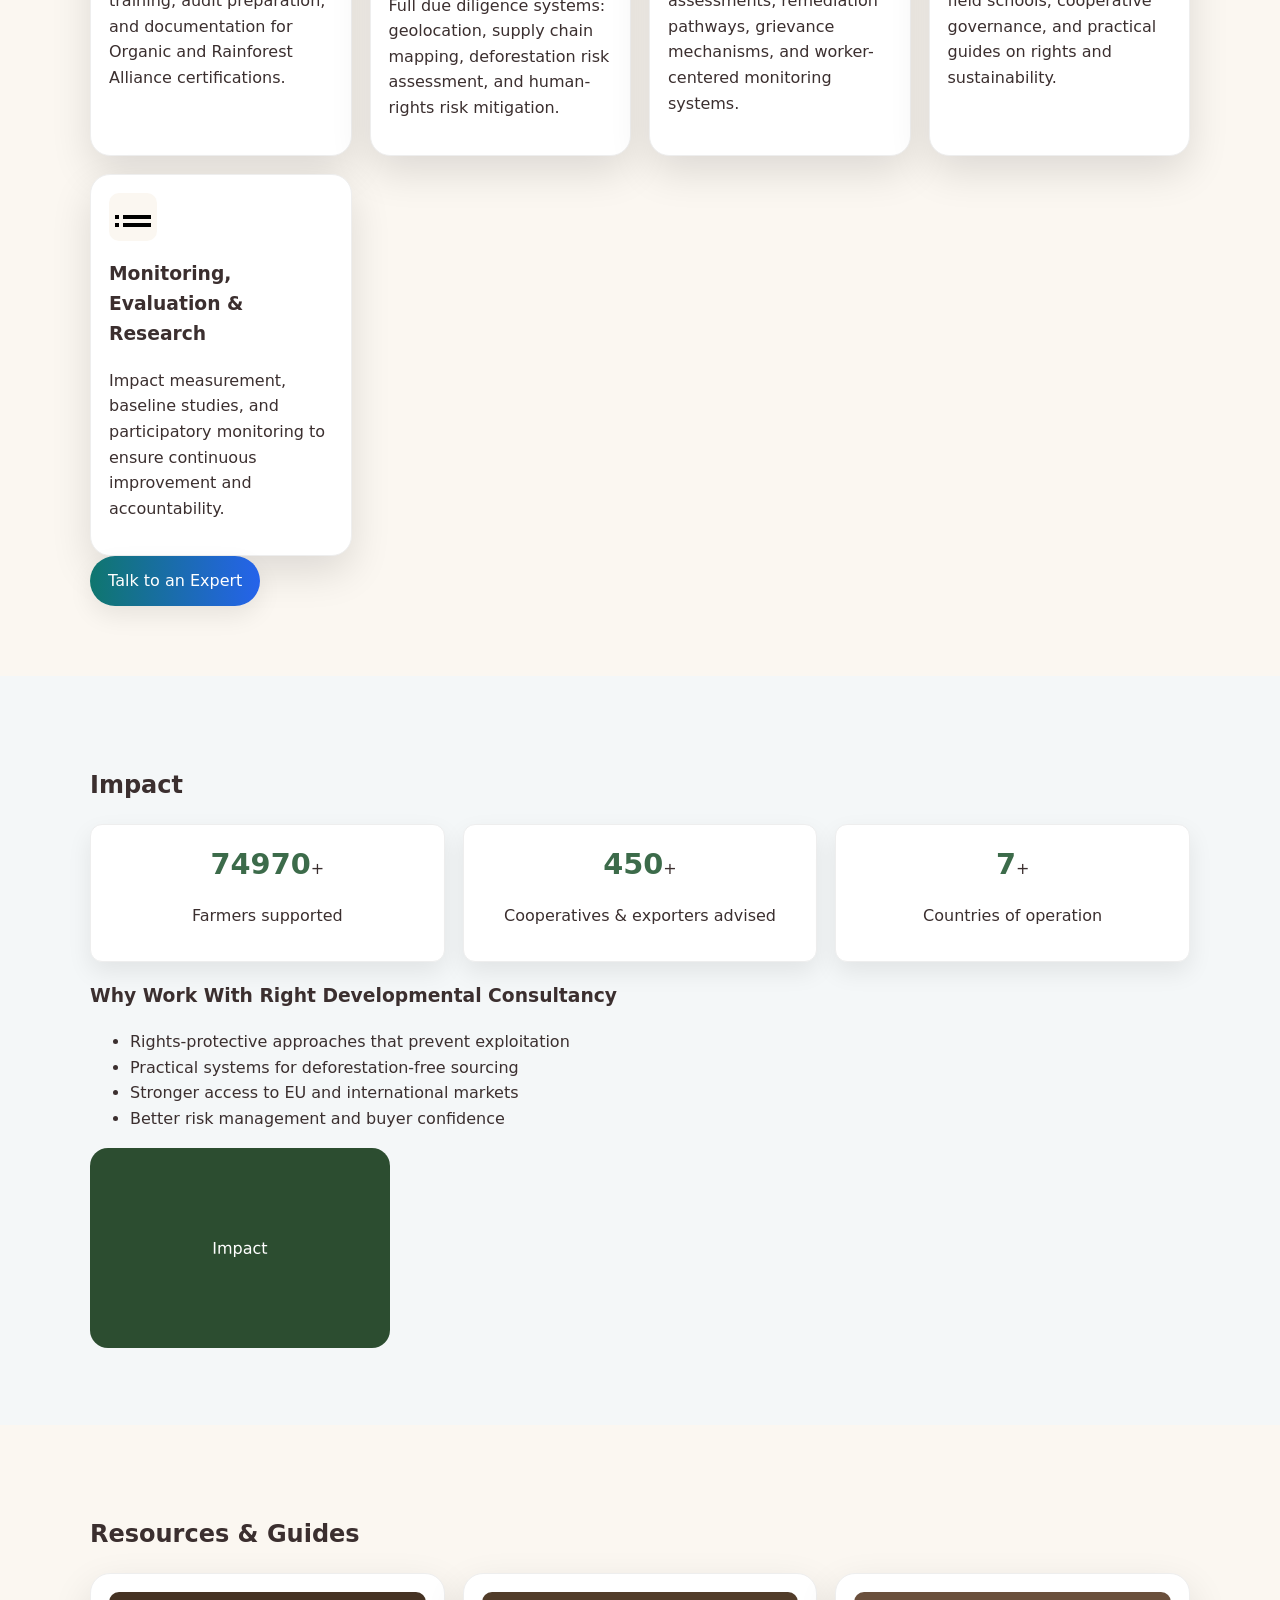
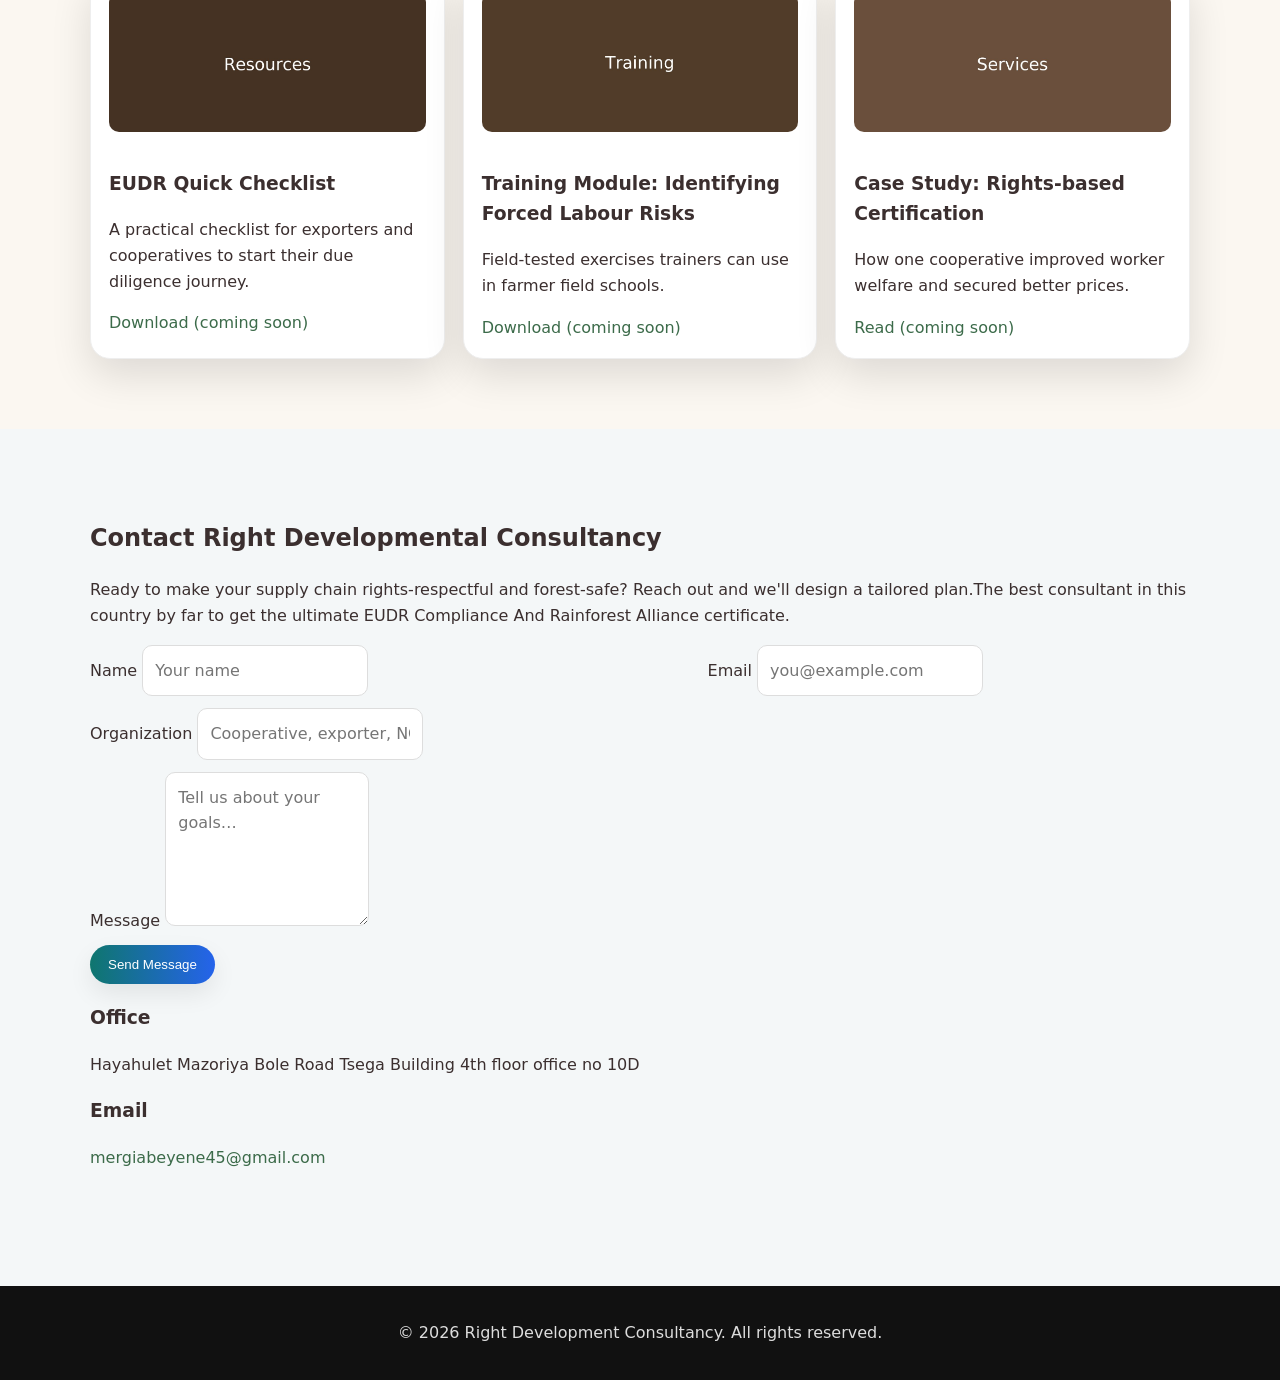
==== commit f5a99835: "Remove image from kane section in index.html Removed image element for the coffee farm section." ====
--- a/index.html
+++ b/index.html
@@ -26,7 +26,6 @@
 
   <main id="home">
     <section class="kane">
-      <img src="kane.jpg" alt="Community and coffee farm" width="1588" height="200" class="kane-img" />
       <div class="kane-content container">
         <h1>Rights-led, Forest-smart Supply Chains for Coffee and Beyond</h1>
         <p>We help producers, cooperatives, and exporters achieve certifications and compliance that protect forests, uphold human rights, and unlock better markets.</p>
